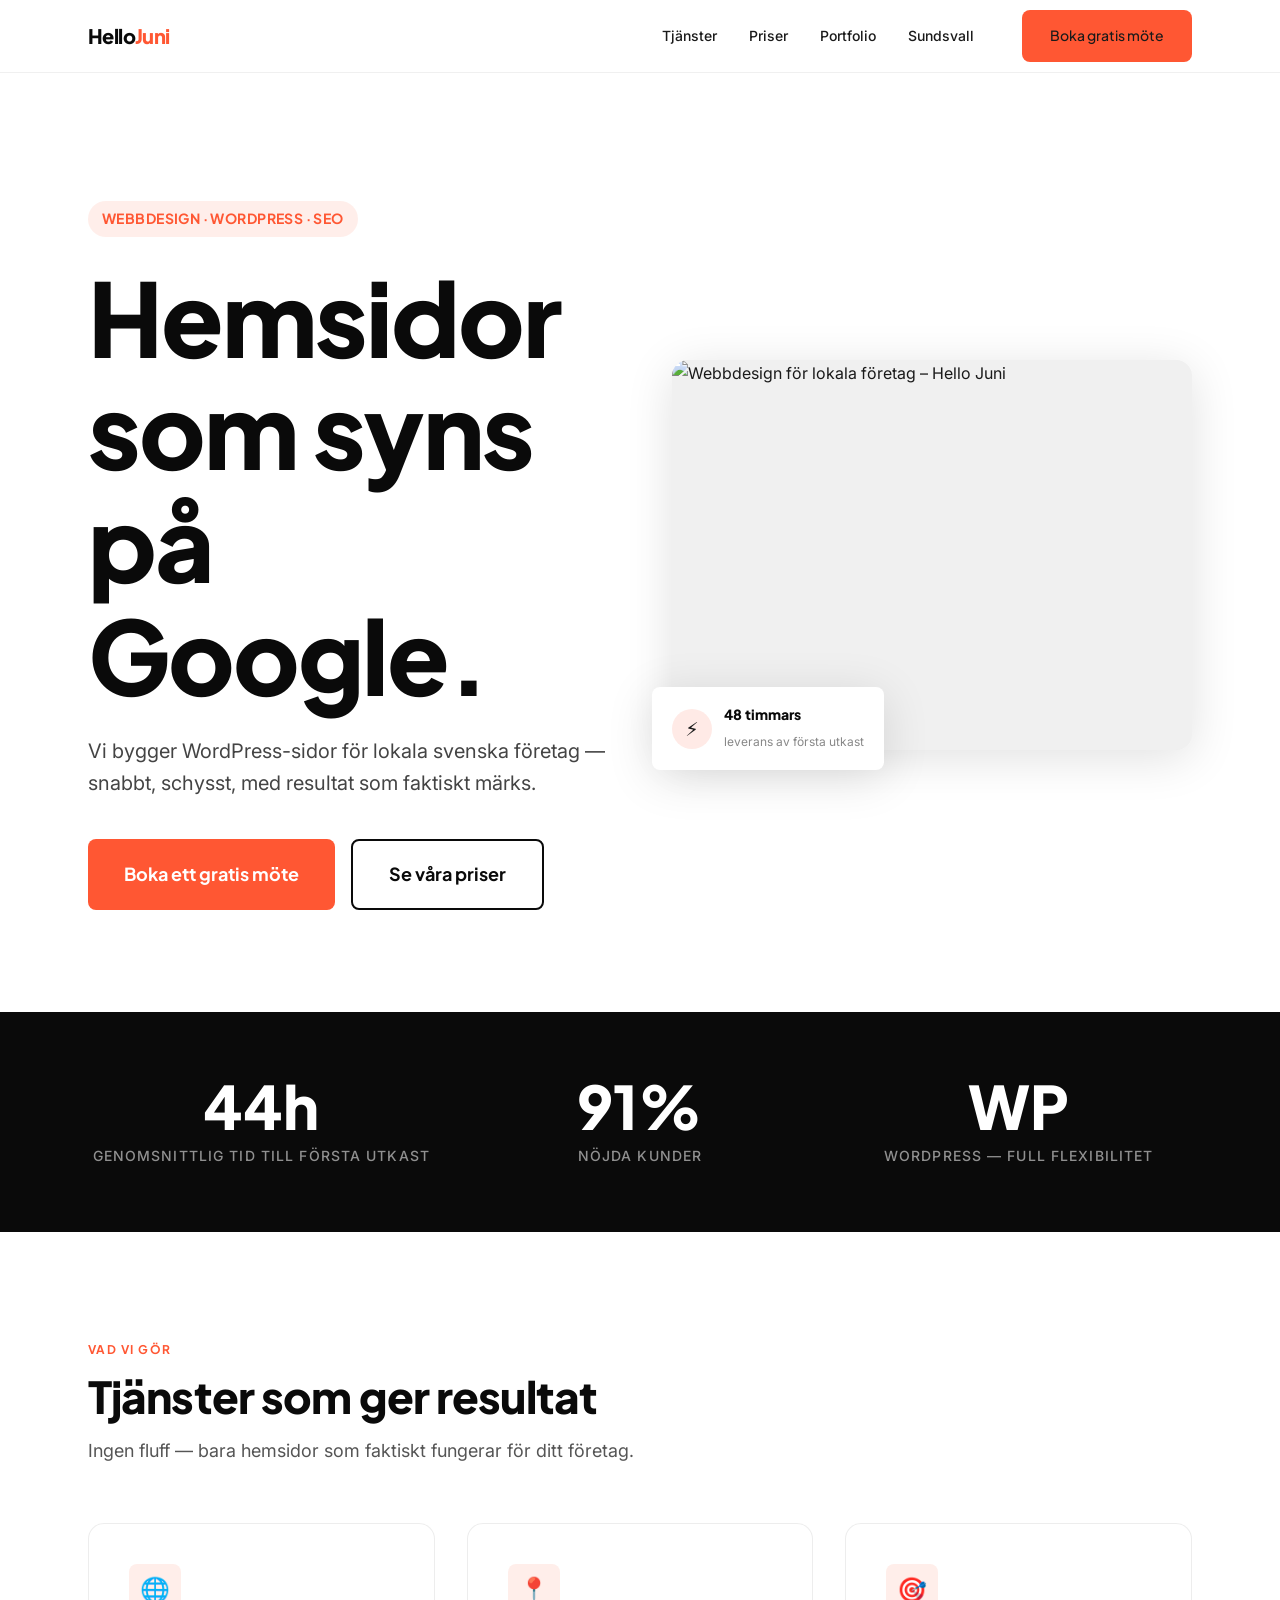
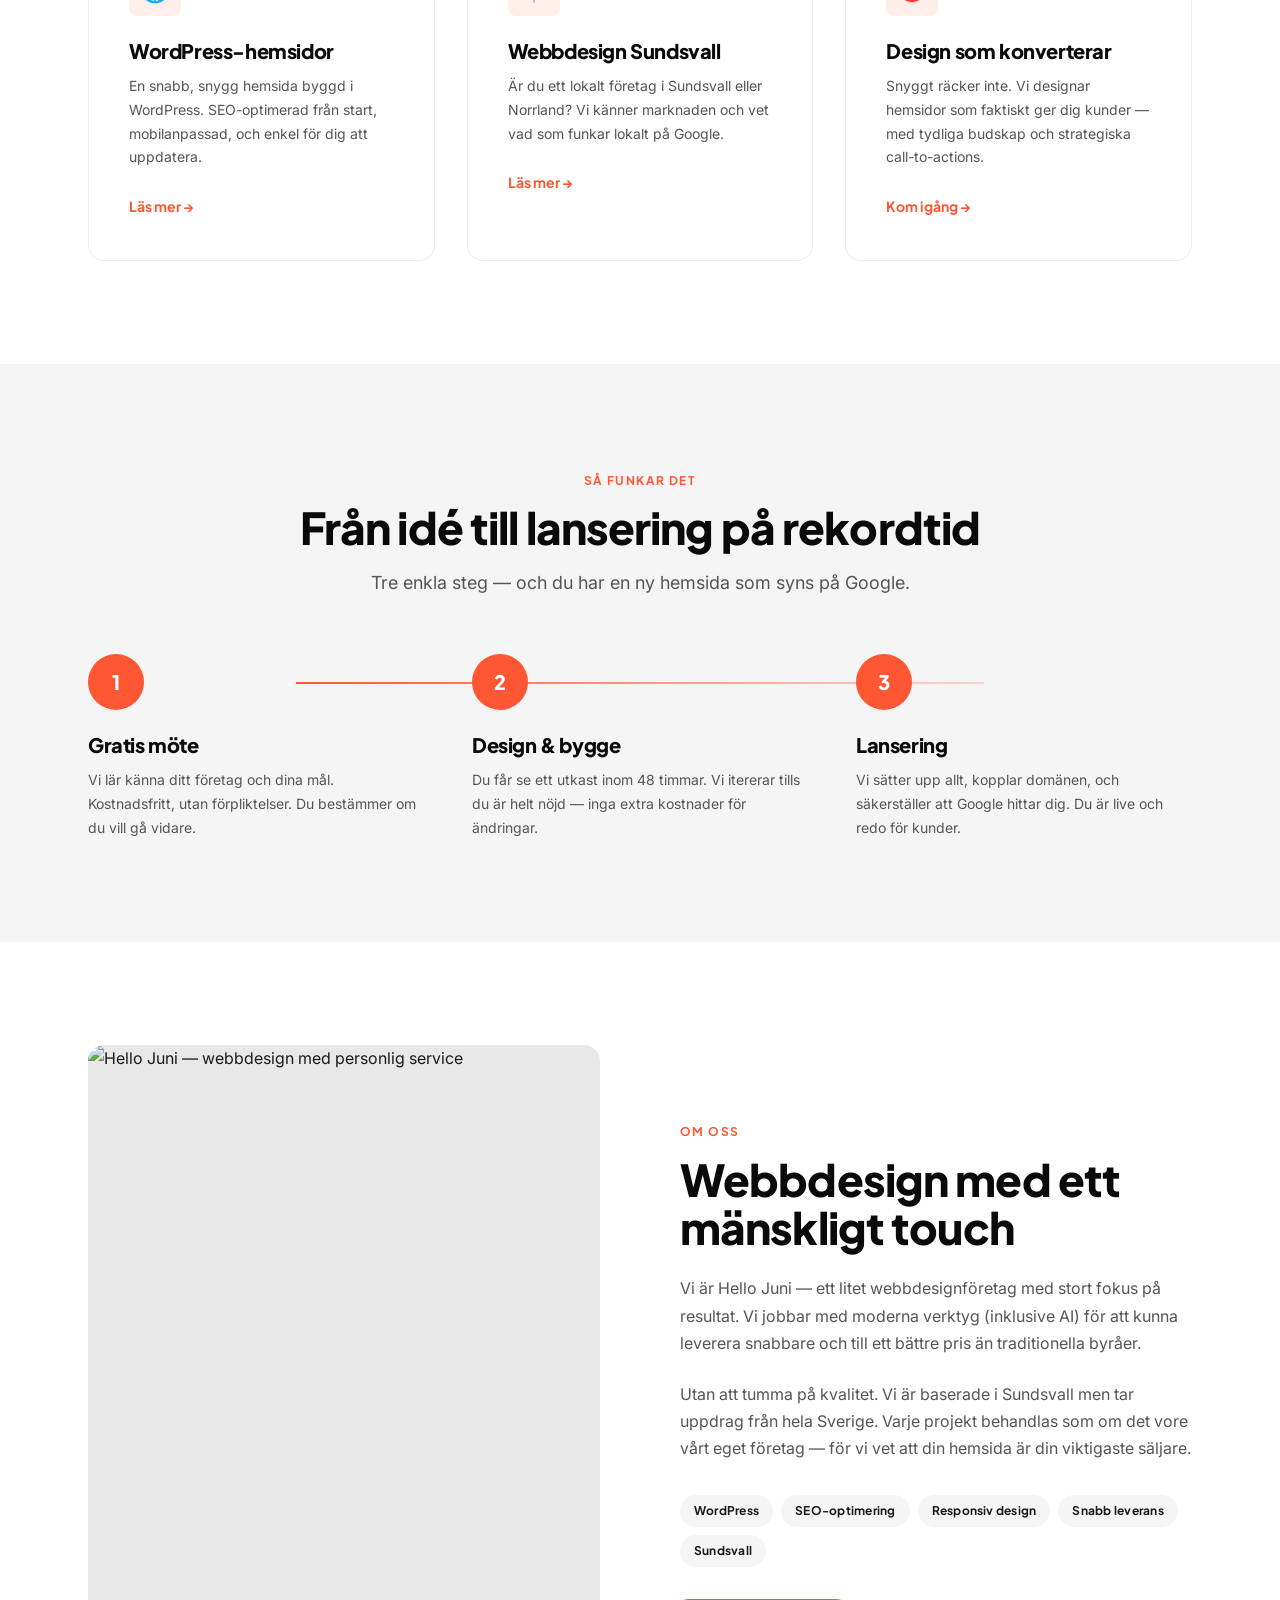
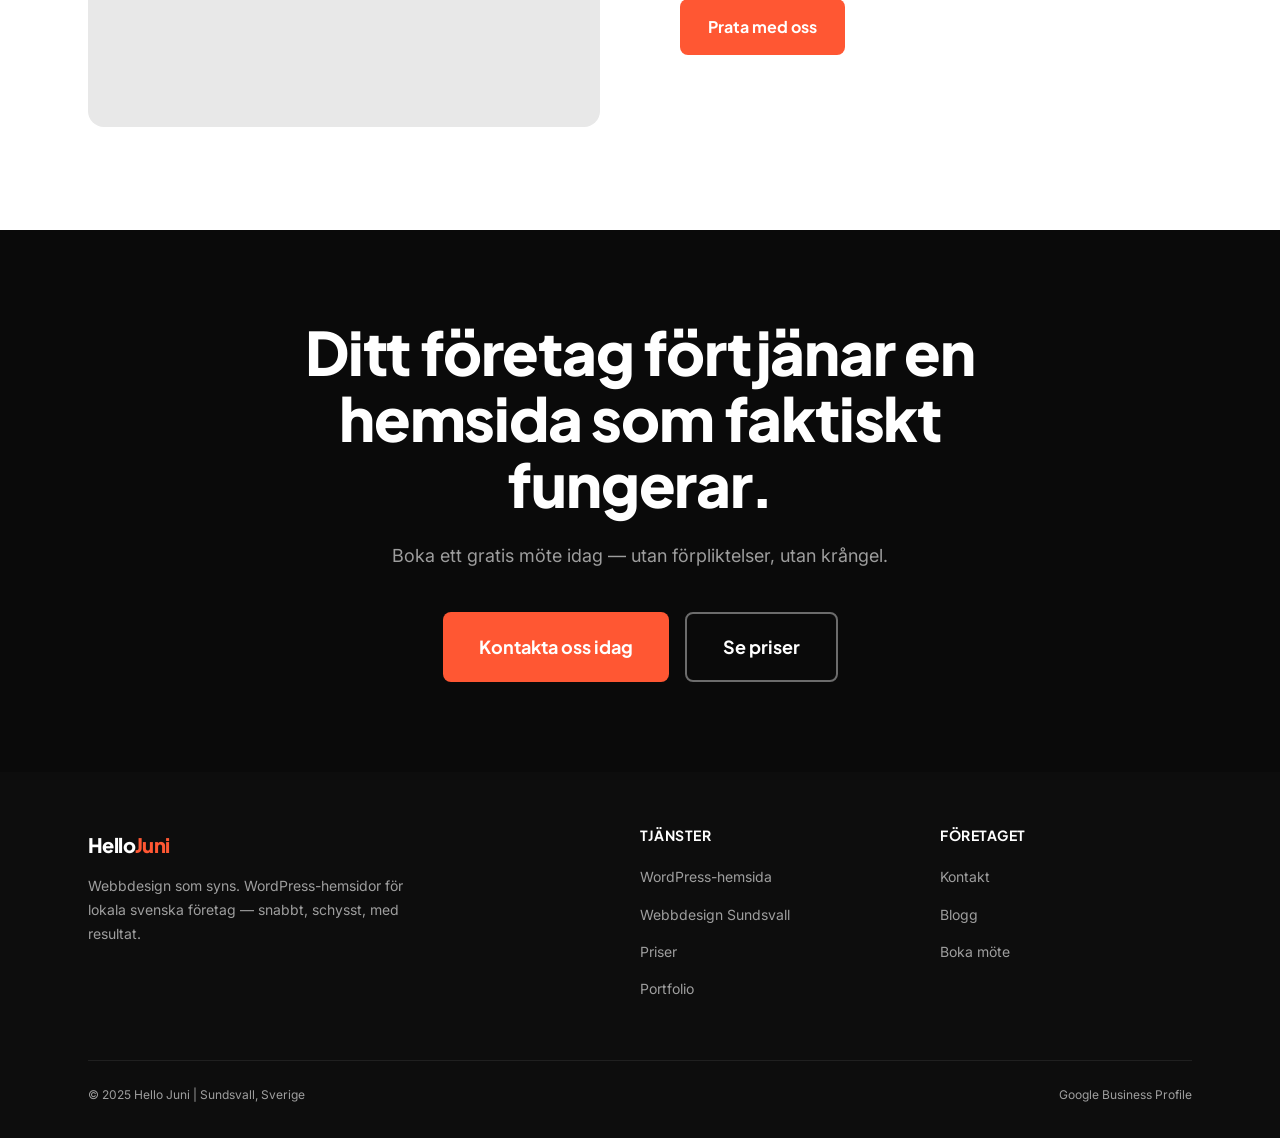
==== index.html @ 637e381e "Initial commit — komplett statisk webbplats för hellojuni.se - index.html, webbdesign-sundsvall.html" ====
<!DOCTYPE html>
<html lang="sv">
<head>
  <meta charset="UTF-8">
  <meta name="viewport" content="width=device-width, initial-scale=1.0">
  <title>Webbdesign för småföretag – Hello Juni</title>
  <meta name="description" content="Hello Juni skapar moderna WordPress-hemsidor för lokala svenska företag. Snabb leverans, schysst pris, resultat som syns. Boka ett gratis möte idag.">
  <link rel="canonical" href="https://hellojuni.se/">
  <link rel="alternate" hreflang="sv" href="https://hellojuni.se/">

  <!-- Open Graph -->
  <meta property="og:title" content="Webbdesign för småföretag – Hello Juni">
  <meta property="og:description" content="Hello Juni skapar moderna WordPress-hemsidor för lokala svenska företag. Snabb leverans, schysst pris, resultat som syns.">
  <meta property="og:url" content="https://hellojuni.se/">
  <meta property="og:type" content="website">
  <meta property="og:locale" content="sv_SE">

  <!-- Schema.org -->
  <script type="application/ld+json">
  {
    "@context": "https://schema.org",
    "@type": "LocalBusiness",
    "name": "Hello Juni",
    "description": "Webbdesign och WordPress-hemsidor för lokala svenska småföretag.",
    "url": "https://hellojuni.se",
    "address": {
      "@type": "PostalAddress",
      "addressLocality": "Sundsvall",
      "addressCountry": "SE"
    },
    "areaServed": ["Sundsvall", "Västernorrland", "Sverige"],
    "serviceType": "Webbdesign"
  }
  </script>

  <link rel="stylesheet" href="assets/css/style.css">
</head>
<body>

  <!-- Navigation -->
  <nav class="nav" aria-label="Huvudnavigation">
    <div class="container">
      <div class="nav-inner">
        <a href="index.html" class="nav-logo">Hello<span>Juni</span></a>
        <ul class="nav-links" role="list">
          <li><a href="wordpress-hemsida.html">Tjänster</a></li>
          <li><a href="priser.html">Priser</a></li>
          <li><a href="portfolio.html">Portfolio</a></li>
          <li><a href="webbdesign-sundsvall.html">Sundsvall</a></li>
          <li><a href="kontakt.html" class="btn btn-primary nav-cta">Boka gratis möte</a></li>
        </ul>
        <button class="nav-hamburger" aria-label="Öppna meny" aria-expanded="false">
          <span></span><span></span><span></span>
        </button>
      </div>
    </div>
  </nav>

  <!-- Hero -->
  <section class="hero">
    <div class="container">
      <div class="hero-grid">
        <div class="hero-content">
          <span class="hero-eyebrow">Webbdesign · WordPress · SEO</span>
          <h1>Hemsidor som syns på Google.</h1>
          <p class="hero-lead">Vi bygger WordPress-sidor för lokala svenska företag — snabbt, schysst, med resultat som faktiskt märks.</p>
          <div class="hero-actions">
            <a href="kontakt.html" class="btn btn-primary btn-lg">Boka ett gratis möte</a>
            <a href="priser.html" class="btn btn-secondary btn-lg">Se våra priser</a>
          </div>
        </div>
        <div class="hero-image-wrap animate-fade">
          <img
            src="assets/images/hero-mockup.jpg"
            alt="Webbdesign för lokala företag – Hello Juni"
            width="640"
            height="480"
            fetchpriority="high"
            onerror="this.style.background='#f0f0f0';this.removeAttribute('onerror')"
          >
          <div class="hero-image-badge">
            <div class="badge-icon">⚡</div>
            <div class="badge-text">
              <strong>48 timmars</strong>
              <span>leverans av första utkast</span>
            </div>
          </div>
        </div>
      </div>
    </div>
  </section>

  <!-- Stats -->
  <section class="stats" aria-label="Nyckeltal">
    <div class="container">
      <div class="stats-grid">
        <div class="animate">
          <span class="stat-number" data-target="48" data-suffix="h">48h</span>
          <span class="stat-label">Genomsnittlig tid till första utkast</span>
        </div>
        <div class="animate">
          <span class="stat-number" data-target="100" data-suffix="%">100%</span>
          <span class="stat-label">Nöjda kunder</span>
        </div>
        <div class="animate">
          <span class="stat-number">WP</span>
          <span class="stat-label">WordPress — full flexibilitet</span>
        </div>
      </div>
    </div>
  </section>

  <!-- Services -->
  <section id="tjanster">
    <div class="container">
      <div class="section-header animate">
        <span class="section-eyebrow">Vad vi gör</span>
        <h2>Tjänster som ger resultat</h2>
        <p>Ingen fluff — bara hemsidor som faktiskt fungerar för ditt företag.</p>
      </div>
      <div class="services-grid">
        <article class="service-card animate">
          <div class="service-icon">🌐</div>
          <h3>WordPress-hemsidor</h3>
          <p>En snabb, snygg hemsida byggd i WordPress. SEO-optimerad från start, mobilanpassad, och enkel för dig att uppdatera.</p>
          <a href="wordpress-hemsida.html" class="service-link">Läs mer →</a>
        </article>
        <article class="service-card animate">
          <div class="service-icon">📍</div>
          <h3>Webbdesign Sundsvall</h3>
          <p>Är du ett lokalt företag i Sundsvall eller Norrland? Vi känner marknaden och vet vad som funkar lokalt på Google.</p>
          <a href="webbdesign-sundsvall.html" class="service-link">Läs mer →</a>
        </article>
        <article class="service-card animate">
          <div class="service-icon">🎯</div>
          <h3>Design som konverterar</h3>
          <p>Snyggt räcker inte. Vi designar hemsidor som faktiskt ger dig kunder — med tydliga budskap och strategiska call-to-actions.</p>
          <a href="kontakt.html" class="service-link">Kom igång →</a>
        </article>
      </div>
    </div>
  </section>

  <!-- Process -->
  <section class="process">
    <div class="container">
      <div class="section-header text-center animate">
        <span class="section-eyebrow">Så funkar det</span>
        <h2>Från idé till lansering på rekordtid</h2>
        <p>Tre enkla steg — och du har en ny hemsida som syns på Google.</p>
      </div>
      <div class="process-steps">
        <div class="step animate">
          <div class="step-number">1</div>
          <h3>Gratis möte</h3>
          <p>Vi lär känna ditt företag och dina mål. Kostnadsfritt, utan förpliktelser. Du bestämmer om du vill gå vidare.</p>
        </div>
        <div class="step animate">
          <div class="step-number">2</div>
          <h3>Design &amp; bygge</h3>
          <p>Du får se ett utkast inom 48 timmar. Vi itererar tills du är helt nöjd — inga extra kostnader för ändringar.</p>
        </div>
        <div class="step animate">
          <div class="step-number">3</div>
          <h3>Lansering</h3>
          <p>Vi sätter upp allt, kopplar domänen, och säkerställer att Google hittar dig. Du är live och redo för kunder.</p>
        </div>
      </div>
    </div>
  </section>

  <!-- About -->
  <section class="about">
    <div class="container">
      <div class="about-grid">
        <img
          src="assets/images/about-photo.jpg"
          alt="Hello Juni — webbdesign med personlig service"
          width="480"
          height="640"
          loading="lazy"
          class="about-image animate-fade"
          onerror="this.style.background='#e8e8e8';this.removeAttribute('onerror')"
        >
        <div class="about-content animate">
          <span class="section-eyebrow">Om oss</span>
          <h2>Webbdesign med ett mänskligt touch</h2>
          <p>Vi är Hello Juni — ett litet webbdesignföretag med stort fokus på resultat. Vi jobbar med moderna verktyg (inklusive AI) för att kunna leverera snabbare och till ett bättre pris än traditionella byråer.</p>
          <p>Utan att tumma på kvalitet. Vi är baserade i Sundsvall men tar uppdrag från hela Sverige. Varje projekt behandlas som om det vore vårt eget företag — för vi vet att din hemsida är din viktigaste säljare.</p>
          <div class="about-tags">
            <span class="tag">WordPress</span>
            <span class="tag">SEO-optimering</span>
            <span class="tag">Responsiv design</span>
            <span class="tag">Snabb leverans</span>
            <span class="tag">Sundsvall</span>
          </div>
          <a href="kontakt.html" class="btn btn-primary mt-4">Prata med oss</a>
        </div>
      </div>
    </div>
  </section>

  <!-- CTA Banner -->
  <section class="cta-banner">
    <div class="container">
      <h2 class="animate">Ditt företag förtjänar en hemsida som faktiskt fungerar.</h2>
      <p class="animate">Boka ett gratis möte idag — utan förpliktelser, utan krångel.</p>
      <div class="cta-actions animate">
        <a href="kontakt.html" class="btn btn-primary btn-lg">Kontakta oss idag</a>
        <a href="priser.html" class="btn btn-outline-white btn-lg">Se priser</a>
      </div>
    </div>
  </section>

  <!-- Footer -->
  <footer class="footer">
    <div class="container">
      <div class="footer-grid">
        <div class="footer-brand">
          <a href="index.html" class="nav-logo">Hello<span style="color:var(--accent)">Juni</span></a>
          <p>Webbdesign som syns. WordPress-hemsidor för lokala svenska företag — snabbt, schysst, med resultat.</p>
        </div>
        <nav aria-label="Sidfotslänkar tjänster">
          <div class="footer-col">
            <h4>Tjänster</h4>
            <ul role="list">
              <li><a href="wordpress-hemsida.html">WordPress-hemsida</a></li>
              <li><a href="webbdesign-sundsvall.html">Webbdesign Sundsvall</a></li>
              <li><a href="priser.html">Priser</a></li>
              <li><a href="portfolio.html">Portfolio</a></li>
            </ul>
          </div>
        </nav>
        <nav aria-label="Sidfotslänkar övrigt">
          <div class="footer-col">
            <h4>Företaget</h4>
            <ul role="list">
              <li><a href="kontakt.html">Kontakt</a></li>
              <li><a href="blogg/index.html">Blogg</a></li>
              <li><a href="kontakt.html">Boka möte</a></li>
            </ul>
          </div>
        </nav>
      </div>
      <div class="footer-bottom">
        <span>© 2025 Hello Juni | Sundsvall, Sverige</span>
        <a href="https://g.page/r/PLACEHOLDER" rel="noopener">Google Business Profile</a>
      </div>
    </div>
  </footer>

  <script src="assets/js/main.js" defer></script>
</body>
</html>
---- assets/css/style.css ----
/* ============================================
   Hello Juni — style.css
   ============================================ */

@import url('https://fonts.googleapis.com/css2?family=Plus+Jakarta+Sans:wght@700;800;900&family=Inter:wght@400;500&display=swap');

/* ---- CSS Variables ---- */
:root {
  --black: #0a0a0a;
  --white: #ffffff;
  --accent: #ff5733;
  --accent-hover: #e04020;
  --gray-light: #f5f5f5;
  --gray-mid: #888888;
  --text-body: #1a1a1a;

  --text-xs: 0.75rem;
  --text-sm: 0.875rem;
  --text-base: 1rem;
  --text-lg: 1.125rem;
  --text-xl: 1.25rem;
  --text-2xl: 1.5rem;
  --text-3xl: 2rem;
  --text-4xl: 2.75rem;
  --text-5xl: 3.75rem;
  --text-6xl: 5rem;
  --text-hero: clamp(3rem, 8vw, 7rem);

  --radius: 8px;
  --radius-lg: 16px;
  --shadow: 0 4px 24px rgba(0,0,0,0.08);
  --shadow-lg: 0 8px 48px rgba(0,0,0,0.12);
  --transition: 0.3s ease;
  --max-width: 1200px;
}

/* ---- Reset ---- */
*, *::before, *::after { box-sizing: border-box; margin: 0; padding: 0; }
html { scroll-behavior: smooth; font-size: 16px; }
body {
  font-family: 'Inter', system-ui, sans-serif;
  font-size: var(--text-base);
  color: var(--text-body);
  background: var(--white);
  line-height: 1.7;
  -webkit-font-smoothing: antialiased;
}
img { max-width: 100%; height: auto; display: block; }
a { color: inherit; text-decoration: none; }
ul { list-style: none; }

/* ---- Typography ---- */
h1, h2, h3, h4 {
  font-family: 'Plus Jakarta Sans', sans-serif;
  font-weight: 800;
  line-height: 1.1;
  letter-spacing: -0.02em;
  color: var(--black);
}
h1 { font-size: var(--text-hero); }
h2 { font-size: var(--text-4xl); }
h3 { font-size: var(--text-2xl); }
p { max-width: 65ch; }

/* ---- Layout ---- */
.container {
  max-width: var(--max-width);
  margin: 0 auto;
  padding: 0 clamp(1.25rem, 5vw, 3rem);
}
section { padding: clamp(4rem, 8vw, 7rem) 0; }

/* ---- Buttons ---- */
.btn {
  display: inline-flex;
  align-items: center;
  gap: 0.5rem;
  padding: 0.875rem 1.75rem;
  border-radius: var(--radius);
  font-family: 'Plus Jakarta Sans', sans-serif;
  font-size: var(--text-base);
  font-weight: 700;
  cursor: pointer;
  border: none;
  transition: background var(--transition), transform var(--transition), box-shadow var(--transition);
  white-space: nowrap;
  text-decoration: none;
}
.btn-primary {
  background: var(--accent);
  color: var(--white);
}
.btn-primary:hover {
  background: var(--accent-hover);
  transform: translateY(-2px);
  box-shadow: 0 6px 24px rgba(255,87,51,0.35);
}
.btn-secondary {
  background: transparent;
  color: var(--black);
  border: 2px solid var(--black);
}
.btn-secondary:hover {
  background: var(--black);
  color: var(--white);
  transform: translateY(-2px);
}
.btn-outline-white {
  background: transparent;
  color: var(--white);
  border: 2px solid rgba(255,255,255,0.4);
}
.btn-outline-white:hover {
  border-color: var(--white);
  background: rgba(255,255,255,0.1);
}
.btn-lg { padding: 1.125rem 2.25rem; font-size: var(--text-lg); }

/* ---- Navigation ---- */
.nav {
  position: sticky;
  top: 0;
  z-index: 100;
  background: rgba(255,255,255,0.95);
  backdrop-filter: blur(12px);
  -webkit-backdrop-filter: blur(12px);
  border-bottom: 1px solid rgba(0,0,0,0.06);
  transition: box-shadow var(--transition);
}
.nav.scrolled { box-shadow: 0 2px 20px rgba(0,0,0,0.08); }
.nav-inner {
  display: flex;
  align-items: center;
  justify-content: space-between;
  height: 72px;
}
.nav-logo {
  font-family: 'Plus Jakarta Sans', sans-serif;
  font-weight: 900;
  font-size: var(--text-xl);
  color: var(--black);
  letter-spacing: -0.03em;
}
.nav-logo span { color: var(--accent); }
.nav-links {
  display: flex;
  align-items: center;
  gap: 2rem;
}
.nav-links a {
  font-size: var(--text-sm);
  font-weight: 500;
  color: var(--text-body);
  transition: color var(--transition);
}
.nav-links a:hover { color: var(--accent); }
.nav-cta { margin-left: 1rem; }
.nav-hamburger {
  display: none;
  flex-direction: column;
  gap: 5px;
  cursor: pointer;
  padding: 4px;
  background: none;
  border: none;
}
.nav-hamburger span {
  display: block;
  width: 24px;
  height: 2px;
  background: var(--black);
  transition: transform var(--transition), opacity var(--transition);
}

/* Mobile nav */
@media (max-width: 768px) {
  .nav-links { display: none; position: absolute; top: 72px; left: 0; right: 0; background: var(--white); flex-direction: column; padding: 1.5rem 2rem; gap: 1.25rem; border-bottom: 1px solid rgba(0,0,0,0.06); box-shadow: var(--shadow); }
  .nav-links.open { display: flex; }
  .nav-hamburger { display: flex; }
  .nav-cta { display: none; }
}

/* ---- Hero ---- */
.hero {
  padding: clamp(5rem, 10vw, 9rem) 0 clamp(4rem, 8vw, 7rem);
  overflow: hidden;
  position: relative;
}
.hero-grid {
  display: grid;
  grid-template-columns: 1fr 1fr;
  gap: 4rem;
  align-items: center;
}
.hero-eyebrow {
  display: inline-flex;
  align-items: center;
  gap: 0.5rem;
  background: rgba(255,87,51,0.1);
  color: var(--accent);
  font-size: var(--text-sm);
  font-weight: 700;
  font-family: 'Plus Jakarta Sans', sans-serif;
  padding: 0.375rem 0.875rem;
  border-radius: 999px;
  margin-bottom: 1.5rem;
  letter-spacing: 0.03em;
  text-transform: uppercase;
}
.hero h1 {
  margin-bottom: 1.5rem;
  font-weight: 900;
}
.hero-lead {
  font-size: var(--text-xl);
  color: #444;
  margin-bottom: 2.5rem;
  max-width: 52ch;
  line-height: 1.6;
}
.hero-actions {
  display: flex;
  gap: 1rem;
  flex-wrap: wrap;
}
.hero-image-wrap {
  position: relative;
}
.hero-image-wrap img {
  border-radius: var(--radius-lg);
  box-shadow: var(--shadow-lg);
  width: 100%;
  aspect-ratio: 4/3;
  object-fit: cover;
  background: var(--gray-light);
}
.hero-image-badge {
  position: absolute;
  bottom: -1.25rem;
  left: -1.25rem;
  background: var(--white);
  border-radius: var(--radius);
  padding: 1rem 1.25rem;
  box-shadow: var(--shadow-lg);
  display: flex;
  align-items: center;
  gap: 0.75rem;
}
.hero-image-badge .badge-icon {
  width: 40px;
  height: 40px;
  background: rgba(255,87,51,0.12);
  border-radius: 50%;
  display: flex;
  align-items: center;
  justify-content: center;
  font-size: 1.2rem;
}
.hero-image-badge .badge-text strong {
  display: block;
  font-family: 'Plus Jakarta Sans', sans-serif;
  font-weight: 800;
  font-size: var(--text-sm);
  color: var(--black);
}
.hero-image-badge .badge-text span { font-size: var(--text-xs); color: var(--gray-mid); }

@media (max-width: 900px) {
  .hero-grid { grid-template-columns: 1fr; gap: 3rem; }
  .hero-image-wrap { max-width: 500px; }
  .hero-image-badge { left: 0.5rem; }
}

/* ---- Stats ---- */
.stats { background: var(--black); padding: 4rem 0; }
.stats-grid {
  display: grid;
  grid-template-columns: repeat(3, 1fr);
  gap: 2rem;
  text-align: center;
}
.stat-number {
  font-family: 'Plus Jakarta Sans', sans-serif;
  font-weight: 900;
  font-size: var(--text-5xl);
  color: var(--white);
  line-height: 1;
  display: block;
}
.stat-label {
  font-size: var(--text-sm);
  color: rgba(255,255,255,0.55);
  margin-top: 0.5rem;
  text-transform: uppercase;
  letter-spacing: 0.08em;
  font-weight: 500;
  display: block;
}
@media (max-width: 600px) {
  .stats-grid { grid-template-columns: 1fr; gap: 2.5rem; }
}

/* ---- Section header ---- */
.section-header { margin-bottom: 3.5rem; }
.section-eyebrow {
  display: inline-block;
  font-size: var(--text-xs);
  font-weight: 700;
  font-family: 'Plus Jakarta Sans', sans-serif;
  color: var(--accent);
  letter-spacing: 0.12em;
  text-transform: uppercase;
  margin-bottom: 0.75rem;
}
.section-header h2 { margin-bottom: 1rem; }
.section-header p { font-size: var(--text-lg); color: #555; }

/* ---- Services ---- */
.services-grid {
  display: grid;
  grid-template-columns: repeat(3, 1fr);
  gap: 2rem;
}
.service-card {
  background: var(--white);
  border: 1px solid rgba(0,0,0,0.07);
  border-radius: var(--radius-lg);
  padding: 2.5rem;
  transition: box-shadow var(--transition), transform var(--transition), border-color var(--transition);
  position: relative;
  overflow: hidden;
}
.service-card::before {
  content: '';
  position: absolute;
  top: 0; left: 0; right: 0;
  height: 3px;
  background: var(--accent);
  transform: scaleX(0);
  transform-origin: left;
  transition: transform var(--transition);
}
.service-card:hover { box-shadow: var(--shadow-lg); transform: translateY(-4px); border-color: rgba(255,87,51,0.2); }
.service-card:hover::before { transform: scaleX(1); }
.service-icon {
  width: 52px;
  height: 52px;
  background: rgba(255,87,51,0.1);
  border-radius: var(--radius);
  display: flex;
  align-items: center;
  justify-content: center;
  font-size: 1.5rem;
  margin-bottom: 1.5rem;
}
.service-card h3 { margin-bottom: 0.75rem; font-size: var(--text-xl); }
.service-card p { color: #555; font-size: var(--text-sm); max-width: none; margin-bottom: 1.5rem; }
.service-link {
  font-family: 'Plus Jakarta Sans', sans-serif;
  font-weight: 700;
  font-size: var(--text-sm);
  color: var(--accent);
  display: inline-flex;
  align-items: center;
  gap: 0.4rem;
  transition: gap var(--transition);
}
.service-link:hover { gap: 0.7rem; }
@media (max-width: 900px) { .services-grid { grid-template-columns: 1fr; max-width: 480px; } }
@media (min-width: 600px) and (max-width: 900px) { .services-grid { grid-template-columns: 1fr 1fr; max-width: none; } }

/* ---- Process ---- */
.process { background: var(--gray-light); }
.process-steps {
  display: grid;
  grid-template-columns: repeat(3, 1fr);
  gap: 3rem;
  position: relative;
}
.process-steps::before {
  content: '';
  position: absolute;
  top: 28px;
  left: calc(16.67% + 1.5rem);
  right: calc(16.67% + 1.5rem);
  height: 2px;
  background: linear-gradient(90deg, var(--accent), rgba(255,87,51,0.2));
}
.step-number {
  width: 56px;
  height: 56px;
  background: var(--accent);
  color: var(--white);
  font-family: 'Plus Jakarta Sans', sans-serif;
  font-weight: 900;
  font-size: var(--text-xl);
  border-radius: 50%;
  display: flex;
  align-items: center;
  justify-content: center;
  margin-bottom: 1.5rem;
  position: relative;
  z-index: 1;
}
.step h3 { margin-bottom: 0.75rem; font-size: var(--text-xl); }
.step p { color: #555; font-size: var(--text-sm); max-width: none; }
@media (max-width: 768px) {
  .process-steps { grid-template-columns: 1fr; gap: 2.5rem; }
  .process-steps::before { display: none; }
}

/* ---- About ---- */
.about-grid {
  display: grid;
  grid-template-columns: 1fr 1fr;
  gap: 5rem;
  align-items: center;
}
.about-image {
  border-radius: var(--radius-lg);
  aspect-ratio: 3/4;
  object-fit: cover;
  background: var(--gray-light);
  width: 100%;
}
.about-content h2 { margin-bottom: 1.5rem; }
.about-content p { color: #555; margin-bottom: 1.5rem; }
.about-tags {
  display: flex;
  flex-wrap: wrap;
  gap: 0.5rem;
  margin-top: 2rem;
}
.tag {
  background: var(--gray-light);
  padding: 0.375rem 0.875rem;
  border-radius: 999px;
  font-size: var(--text-xs);
  font-weight: 700;
  font-family: 'Plus Jakarta Sans', sans-serif;
  color: var(--text-body);
  letter-spacing: 0.02em;
}
@media (max-width: 900px) {
  .about-grid { grid-template-columns: 1fr; }
  .about-image { max-width: 360px; aspect-ratio: 1; }
}

/* ---- CTA Banner ---- */
.cta-banner {
  background: var(--black);
  padding: clamp(4rem, 7vw, 6rem) 0;
  text-align: center;
}
.cta-banner h2 {
  color: var(--white);
  font-size: var(--text-5xl);
  max-width: 16ch;
  margin: 0 auto 1.5rem;
}
.cta-banner p { color: rgba(255,255,255,0.6); font-size: var(--text-lg); margin: 0 auto 2.5rem; }
.cta-actions { display: flex; gap: 1rem; justify-content: center; flex-wrap: wrap; }
@media (max-width: 600px) {
  .cta-banner h2 { font-size: var(--text-3xl); }
}

/* ---- Footer ---- */
.footer {
  background: #0d0d0d;
  color: rgba(255,255,255,0.6);
  padding: 3.5rem 0 2rem;
}
.footer-grid {
  display: grid;
  grid-template-columns: 2fr 1fr 1fr;
  gap: 3rem;
  margin-bottom: 3rem;
}
.footer-brand .nav-logo { color: var(--white); display: block; margin-bottom: 0.75rem; }
.footer-brand p { font-size: var(--text-sm); max-width: 36ch; }
.footer-col h4 {
  font-family: 'Plus Jakarta Sans', sans-serif;
  font-weight: 700;
  font-size: var(--text-sm);
  color: var(--white);
  margin-bottom: 1.25rem;
  letter-spacing: 0.04em;
  text-transform: uppercase;
}
.footer-col ul li { margin-bottom: 0.625rem; }
.footer-col ul li a { font-size: var(--text-sm); transition: color var(--transition); }
.footer-col ul li a:hover { color: var(--white); }
.footer-bottom {
  border-top: 1px solid rgba(255,255,255,0.08);
  padding-top: 1.5rem;
  display: flex;
  justify-content: space-between;
  align-items: center;
  font-size: var(--text-xs);
  flex-wrap: wrap;
  gap: 0.75rem;
}
.footer-bottom a { transition: color var(--transition); }
.footer-bottom a:hover { color: var(--white); }
@media (max-width: 768px) {
  .footer-grid { grid-template-columns: 1fr; gap: 2rem; }
}

/* ---- Page Hero (inner pages) ---- */
.page-hero {
  background: var(--black);
  color: var(--white);
  padding: clamp(4.5rem, 8vw, 7rem) 0;
  position: relative;
  overflow: hidden;
}
.page-hero::before {
  content: '';
  position: absolute;
  inset: 0;
  background: radial-gradient(ellipse at 70% 50%, rgba(255,87,51,0.15) 0%, transparent 60%);
  pointer-events: none;
}
.page-hero-eyebrow {
  display: inline-block;
  background: rgba(255,87,51,0.15);
  color: var(--accent);
  font-size: var(--text-xs);
  font-weight: 700;
  font-family: 'Plus Jakarta Sans', sans-serif;
  letter-spacing: 0.1em;
  text-transform: uppercase;
  padding: 0.375rem 0.875rem;
  border-radius: 999px;
  margin-bottom: 1.25rem;
}
.page-hero h1 { color: var(--white); margin-bottom: 1.25rem; font-size: var(--text-5xl); }
.page-hero p { color: rgba(255,255,255,0.7); font-size: var(--text-xl); max-width: 55ch; }
@media (max-width: 600px) {
  .page-hero h1 { font-size: var(--text-4xl); }
}

/* ---- Cards generic ---- */
.card {
  background: var(--white);
  border: 1px solid rgba(0,0,0,0.07);
  border-radius: var(--radius-lg);
  padding: 2rem;
}

/* ---- Pricing ---- */
.pricing-grid {
  display: grid;
  grid-template-columns: repeat(3, 1fr);
  gap: 2rem;
  align-items: start;
}
.price-card {
  background: var(--white);
  border: 1px solid rgba(0,0,0,0.08);
  border-radius: var(--radius-lg);
  padding: 2.5rem;
  position: relative;
  transition: box-shadow var(--transition), transform var(--transition);
}
.price-card:hover { box-shadow: var(--shadow-lg); transform: translateY(-4px); }
.price-card.featured {
  background: var(--black);
  border-color: var(--black);
  transform: scale(1.02);
}
.price-card.featured:hover { transform: scale(1.02) translateY(-4px); }
.price-badge {
  display: inline-block;
  background: var(--accent);
  color: var(--white);
  font-size: var(--text-xs);
  font-weight: 700;
  font-family: 'Plus Jakarta Sans', sans-serif;
  letter-spacing: 0.06em;
  text-transform: uppercase;
  padding: 0.25rem 0.75rem;
  border-radius: 999px;
  margin-bottom: 1.5rem;
}
.price-card h3 { font-size: var(--text-2xl); margin-bottom: 0.5rem; }
.price-card.featured h3 { color: var(--white); }
.price-amount {
  font-family: 'Plus Jakarta Sans', sans-serif;
  font-weight: 900;
  font-size: var(--text-5xl);
  color: var(--black);
  line-height: 1;
  margin: 1rem 0 0.25rem;
}
.price-card.featured .price-amount { color: var(--white); }
.price-amount-note { font-size: var(--text-sm); color: var(--gray-mid); margin-bottom: 1.75rem; }
.price-card.featured .price-amount-note { color: rgba(255,255,255,0.5); }
.price-features { list-style: none; margin-bottom: 2rem; }
.price-features li {
  display: flex;
  gap: 0.75rem;
  align-items: flex-start;
  font-size: var(--text-sm);
  padding: 0.5rem 0;
  border-bottom: 1px solid rgba(0,0,0,0.05);
  color: #444;
}
.price-card.featured .price-features li { color: rgba(255,255,255,0.75); border-bottom-color: rgba(255,255,255,0.08); }
.price-features li::before { content: '✓'; color: var(--accent); font-weight: 700; flex-shrink: 0; }
.price-desc { font-size: var(--text-sm); color: #666; margin-bottom: 1.5rem; max-width: none; }
.price-card.featured .price-desc { color: rgba(255,255,255,0.6); }
@media (max-width: 900px) {
  .pricing-grid { grid-template-columns: 1fr; max-width: 440px; }
  .price-card.featured { transform: none; }
}

/* ---- FAQ ---- */
.faq-list { max-width: 720px; }
.faq-item {
  border-bottom: 1px solid rgba(0,0,0,0.07);
}
.faq-question {
  width: 100%;
  background: none;
  border: none;
  display: flex;
  justify-content: space-between;
  align-items: center;
  padding: 1.5rem 0;
  font-family: 'Plus Jakarta Sans', sans-serif;
  font-weight: 700;
  font-size: var(--text-lg);
  color: var(--black);
  cursor: pointer;
  text-align: left;
  gap: 1rem;
  transition: color var(--transition);
}
.faq-question:hover { color: var(--accent); }
.faq-icon {
  width: 28px;
  height: 28px;
  border-radius: 50%;
  border: 2px solid rgba(0,0,0,0.12);
  display: flex;
  align-items: center;
  justify-content: center;
  flex-shrink: 0;
  transition: transform var(--transition), border-color var(--transition), background var(--transition);
  font-size: 1.1rem;
  line-height: 1;
}
.faq-item.open .faq-icon {
  transform: rotate(45deg);
  background: var(--accent);
  border-color: var(--accent);
  color: var(--white);
}
.faq-answer {
  max-height: 0;
  overflow: hidden;
  transition: max-height 0.35s ease;
}
.faq-answer-inner { padding-bottom: 1.5rem; color: #555; font-size: var(--text-base); }

/* ---- Contact form ---- */
.contact-grid {
  display: grid;
  grid-template-columns: 1fr 1.4fr;
  gap: 5rem;
  align-items: start;
}
.contact-info h2 { margin-bottom: 1.5rem; }
.contact-info p { color: #555; margin-bottom: 2rem; }
.contact-detail {
  display: flex;
  align-items: flex-start;
  gap: 1rem;
  margin-bottom: 1.25rem;
}
.contact-detail-icon {
  width: 44px;
  height: 44px;
  background: rgba(255,87,51,0.1);
  border-radius: var(--radius);
  display: flex;
  align-items: center;
  justify-content: center;
  font-size: 1.1rem;
  flex-shrink: 0;
}
.contact-detail-text strong { display: block; font-family: 'Plus Jakarta Sans', sans-serif; font-size: var(--text-sm); margin-bottom: 0.2rem; }
.contact-detail-text span { font-size: var(--text-sm); color: #555; }
.form-wrap {
  background: var(--white);
  border: 1px solid rgba(0,0,0,0.07);
  border-radius: var(--radius-lg);
  padding: 2.5rem;
  box-shadow: var(--shadow);
}
.form-row { margin-bottom: 1.25rem; }
.form-row label {
  display: block;
  font-family: 'Plus Jakarta Sans', sans-serif;
  font-weight: 700;
  font-size: var(--text-sm);
  color: var(--black);
  margin-bottom: 0.5rem;
}
.form-row input,
.form-row textarea {
  width: 100%;
  padding: 0.875rem 1rem;
  border: 1.5px solid rgba(0,0,0,0.1);
  border-radius: var(--radius);
  font-family: 'Inter', sans-serif;
  font-size: var(--text-base);
  color: var(--text-body);
  background: var(--white);
  transition: border-color var(--transition), box-shadow var(--transition);
  -webkit-appearance: none;
}
.form-row input:focus,
.form-row textarea:focus {
  outline: none;
  border-color: var(--accent);
  box-shadow: 0 0 0 3px rgba(255,87,51,0.12);
}
.form-row textarea { min-height: 130px; resize: vertical; }
.form-row-cols { display: grid; grid-template-columns: 1fr 1fr; gap: 1rem; }
@media (max-width: 900px) {
  .contact-grid { grid-template-columns: 1fr; gap: 3rem; }
  .form-row-cols { grid-template-columns: 1fr; }
}

/* ---- Features list ---- */
.features-grid {
  display: grid;
  grid-template-columns: repeat(2, 1fr);
  gap: 2rem;
}
.feature-item {
  display: flex;
  gap: 1.25rem;
  align-items: flex-start;
}
.feature-icon {
  width: 48px;
  height: 48px;
  background: rgba(255,87,51,0.1);
  border-radius: var(--radius);
  display: flex;
  align-items: center;
  justify-content: center;
  font-size: 1.3rem;
  flex-shrink: 0;
}
.feature-item h3 { font-size: var(--text-lg); margin-bottom: 0.4rem; }
.feature-item p { font-size: var(--text-sm); color: #555; max-width: none; }
@media (max-width: 700px) { .features-grid { grid-template-columns: 1fr; } }

/* ---- Includes list ---- */
.includes-grid {
  display: grid;
  grid-template-columns: repeat(3, 1fr);
  gap: 1rem;
}
.include-item {
  display: flex;
  align-items: center;
  gap: 0.75rem;
  background: var(--gray-light);
  border-radius: var(--radius);
  padding: 1rem 1.25rem;
  font-size: var(--text-sm);
  font-weight: 500;
}
.include-item::before { content: '✓'; color: var(--accent); font-weight: 700; flex-shrink: 0; }
@media (max-width: 768px) { .includes-grid { grid-template-columns: 1fr 1fr; } }
@media (max-width: 480px) { .includes-grid { grid-template-columns: 1fr; } }

/* ---- Portfolio ---- */
.portfolio-placeholder {
  text-align: center;
  padding: 6rem 2rem;
  background: var(--gray-light);
  border-radius: var(--radius-lg);
  max-width: 600px;
  margin: 0 auto;
}
.portfolio-placeholder .placeholder-icon { font-size: 4rem; margin-bottom: 1.5rem; }
.portfolio-placeholder h2 { margin-bottom: 1rem; font-size: var(--text-3xl); }
.portfolio-placeholder p { color: #555; margin: 0 auto; }

/* ---- 404 ---- */
.not-found {
  min-height: 80vh;
  display: flex;
  align-items: center;
  justify-content: center;
  text-align: center;
}
.not-found-number {
  font-family: 'Plus Jakarta Sans', sans-serif;
  font-weight: 900;
  font-size: clamp(6rem, 20vw, 12rem);
  color: rgba(0,0,0,0.06);
  line-height: 1;
  display: block;
}
.not-found h1 { font-size: var(--text-4xl); margin-bottom: 1rem; }
.not-found p { color: #555; font-size: var(--text-lg); margin: 0 auto 2.5rem; }

/* ---- Breadcrumb ---- */
.breadcrumb {
  display: flex;
  align-items: center;
  gap: 0.5rem;
  font-size: var(--text-sm);
  color: rgba(255,255,255,0.5);
  margin-bottom: 2rem;
}
.breadcrumb a { color: rgba(255,255,255,0.5); transition: color var(--transition); }
.breadcrumb a:hover { color: var(--white); }
.breadcrumb-sep { opacity: 0.4; }

/* ---- Animations ---- */
.animate {
  opacity: 0;
  transform: translateY(28px);
  transition: opacity 0.6s ease, transform 0.6s ease;
}
.animate.visible {
  opacity: 1;
  transform: translateY(0);
}
.animate:nth-child(2) { transition-delay: 0.1s; }
.animate:nth-child(3) { transition-delay: 0.2s; }
.animate:nth-child(4) { transition-delay: 0.3s; }
.animate:nth-child(5) { transition-delay: 0.4s; }
.animate-fade {
  opacity: 0;
  transition: opacity 0.7s ease;
}
.animate-fade.visible { opacity: 1; }

@media (prefers-reduced-motion: reduce) {
  .animate, .animate-fade {
    transition: none;
    opacity: 1;
    transform: none;
  }
}

/* ---- Utility ---- */
.text-center { text-align: center; }
.text-center p { margin-left: auto; margin-right: auto; }
.mt-1 { margin-top: 0.5rem; }
.mt-2 { margin-top: 1rem; }
.mt-3 { margin-top: 1.5rem; }
.mt-4 { margin-top: 2rem; }
.accent { color: var(--accent); }
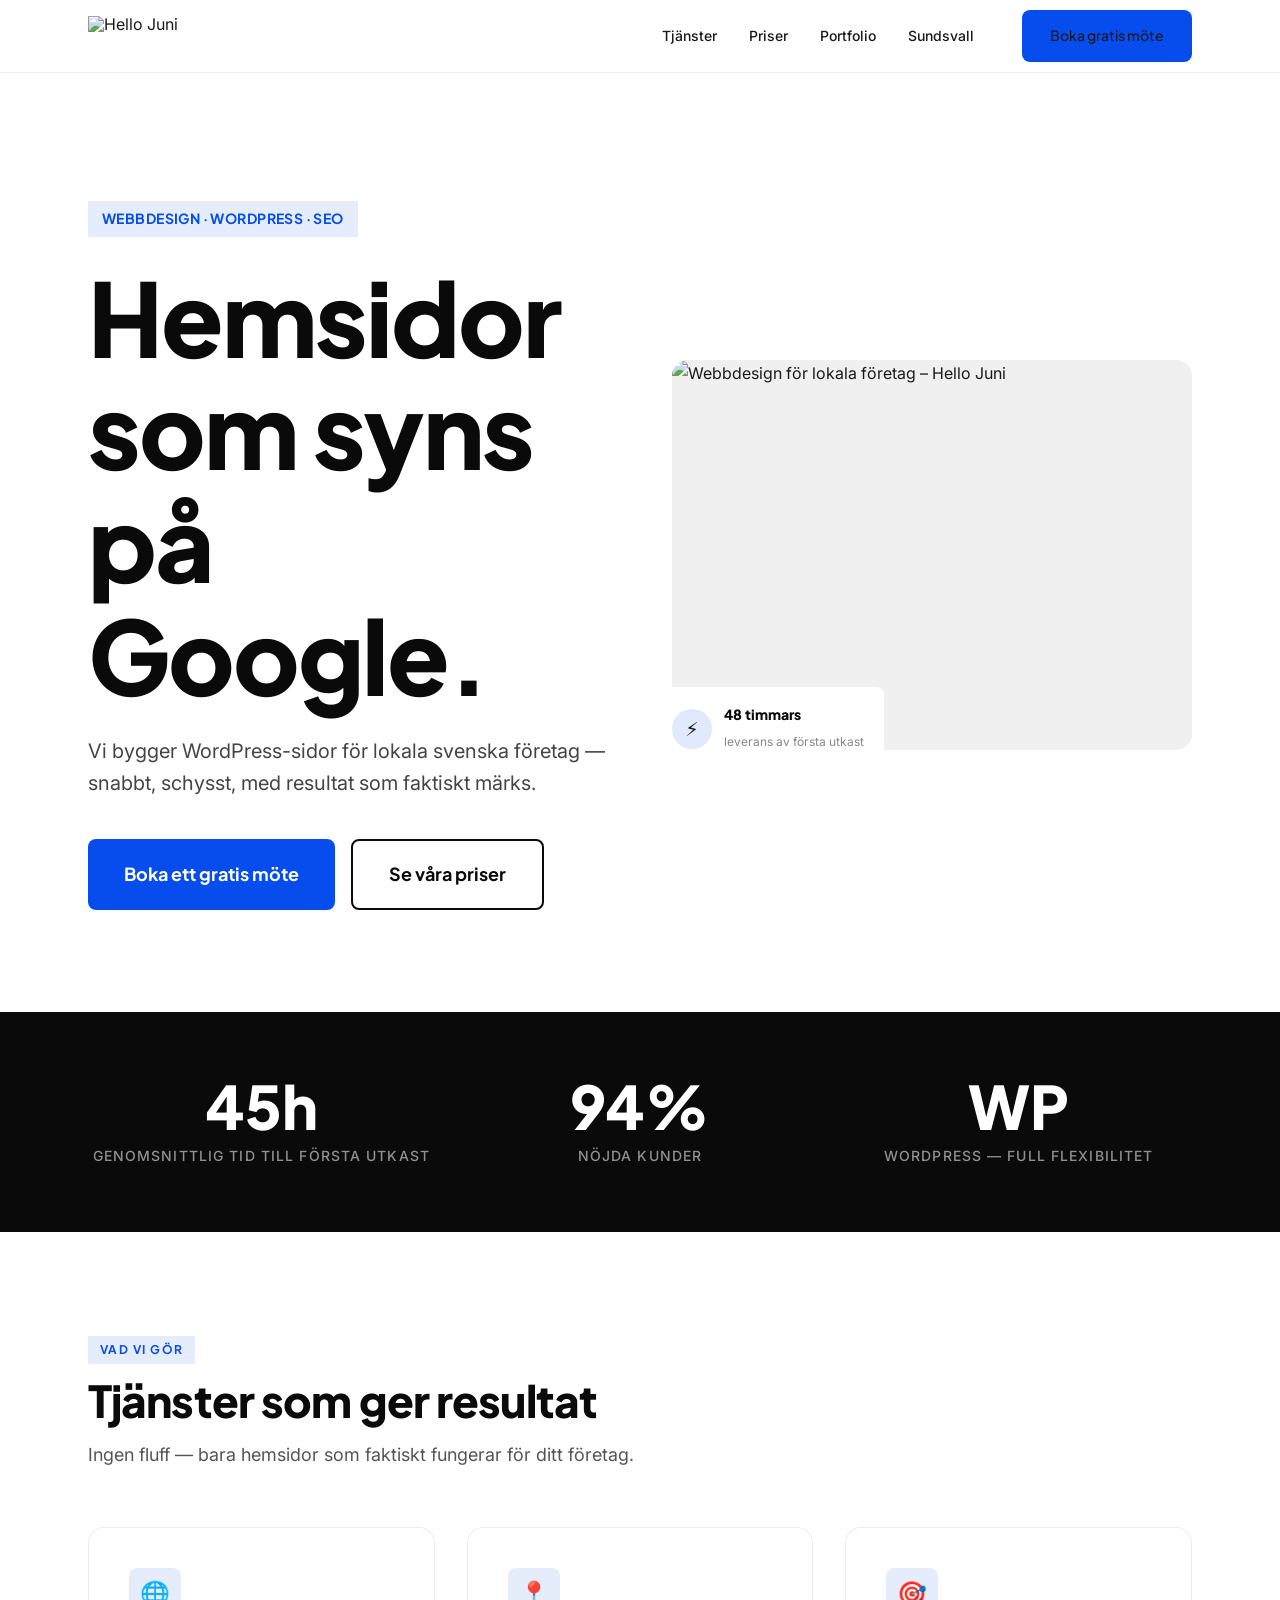
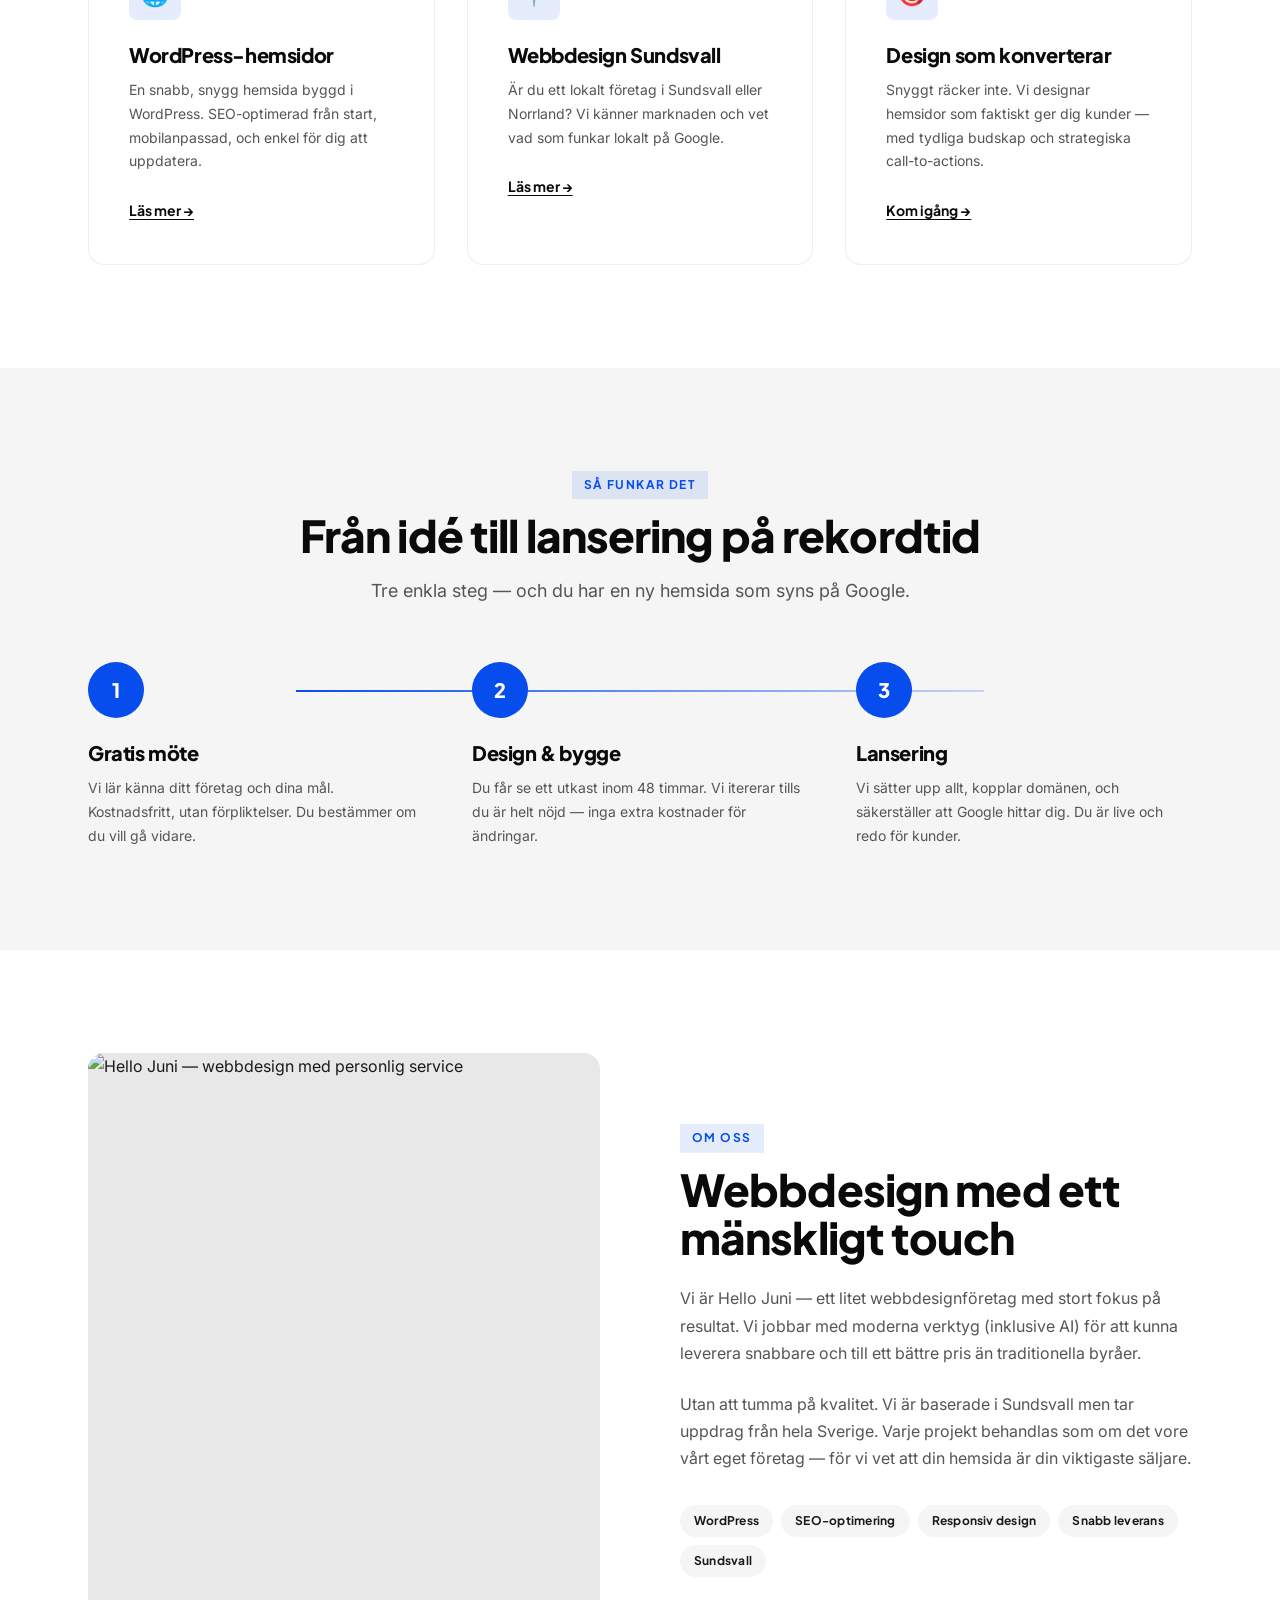
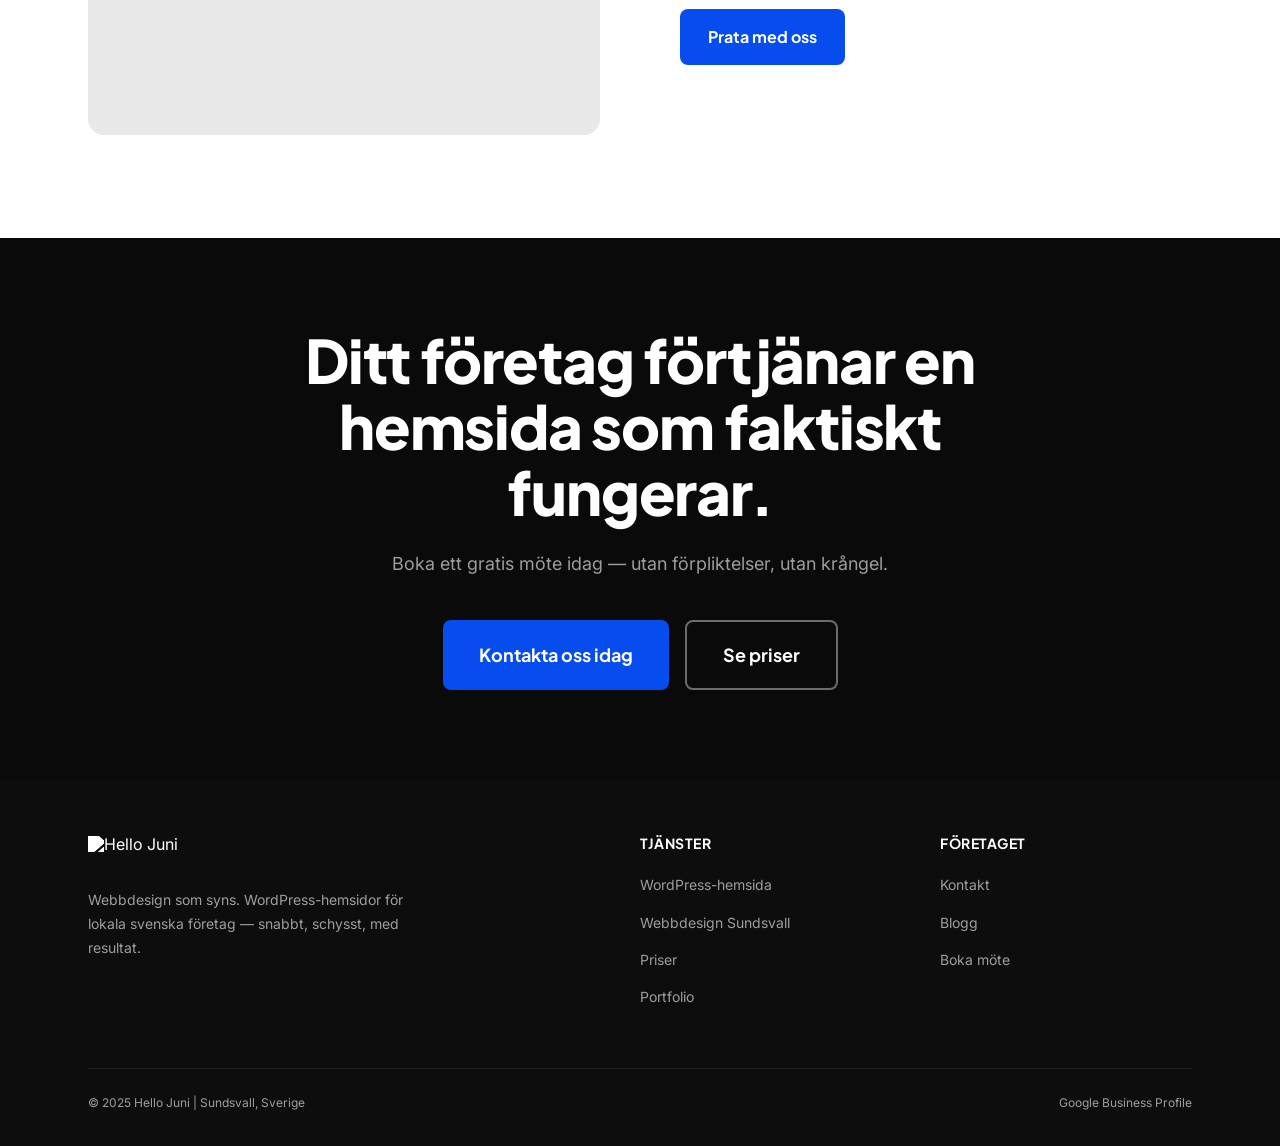
==== commit c343d17a: "Replace text logo with SVG image (loggajuni.svg) across all pages Footer logo uses CSS filter invert" ====
--- a/index.html
+++ b/index.html
@@ -41,7 +41,7 @@
   <nav class="nav" aria-label="Huvudnavigation">
     <div class="container">
       <div class="nav-inner">
-        <a href="index.html" class="nav-logo">Hello<span>Juni</span></a>
+        <a href="index.html" class="nav-logo" aria-label="Hello Juni – startsidan"><img src="assets/images/loggajuni.svg" alt="Hello Juni"></a>
         <ul class="nav-links" role="list">
           <li><a href="wordpress-hemsida.html">Tjänster</a></li>
           <li><a href="priser.html">Priser</a></li>
@@ -217,7 +217,7 @@
     <div class="container">
       <div class="footer-grid">
         <div class="footer-brand">
-          <a href="index.html" class="nav-logo">Hello<span style="color:var(--accent)">Juni</span></a>
+          <a href="index.html" class="nav-logo footer-logo" aria-label="Hello Juni – startsidan"><img src="assets/images/loggajuni.svg" alt="Hello Juni"></a>
           <p>Webbdesign som syns. WordPress-hemsidor för lokala svenska företag — snabbt, schysst, med resultat.</p>
         </div>
         <nav aria-label="Sidfotslänkar tjänster">
--- a/assets/css/style.css
+++ b/assets/css/style.css
@@ -8,8 +8,8 @@
 :root {
   --black: #0a0a0a;
   --white: #ffffff;
-  --accent: #ff5733;
-  --accent-hover: #e04020;
+  --accent: #074ced;
+  --accent-hover: #0540c5;
   --gray-light: #f5f5f5;
   --gray-mid: #888888;
   --text-body: #1a1a1a;
@@ -28,8 +28,8 @@
 
   --radius: 8px;
   --radius-lg: 16px;
-  --shadow: 0 4px 24px rgba(0,0,0,0.08);
-  --shadow-lg: 0 8px 48px rgba(0,0,0,0.12);
+  --shadow: none;
+  --shadow-lg: none;
   --transition: 0.3s ease;
   --max-width: 1200px;
 }
@@ -82,7 +82,7 @@
   font-weight: 700;
   cursor: pointer;
   border: none;
-  transition: background var(--transition), transform var(--transition), box-shadow var(--transition);
+  transition: background var(--transition), transform var(--transition);
   white-space: nowrap;
   text-decoration: none;
 }
@@ -93,7 +93,7 @@
 .btn-primary:hover {
   background: var(--accent-hover);
   transform: translateY(-2px);
-  box-shadow: 0 6px 24px rgba(255,87,51,0.35);
+  
 }
 .btn-secondary {
   background: transparent;
@@ -125,9 +125,9 @@
   backdrop-filter: blur(12px);
   -webkit-backdrop-filter: blur(12px);
   border-bottom: 1px solid rgba(0,0,0,0.06);
-  transition: box-shadow var(--transition);
-}
-.nav.scrolled { box-shadow: 0 2px 20px rgba(0,0,0,0.08); }
+  
+}
+.nav.scrolled {  }
 .nav-inner {
   display: flex;
   align-items: center;
@@ -135,13 +135,18 @@
   height: 72px;
 }
 .nav-logo {
-  font-family: 'Plus Jakarta Sans', sans-serif;
-  font-weight: 900;
-  font-size: var(--text-xl);
-  color: var(--black);
-  letter-spacing: -0.03em;
-}
-.nav-logo span { color: var(--accent); }
+  display: inline-flex;
+  align-items: center;
+  line-height: 1;
+}
+.nav-logo img {
+  height: 40px;
+  width: auto;
+  display: block;
+}
+.footer-logo img {
+  filter: brightness(0) invert(1);
+}
 .nav-links {
   display: flex;
   align-items: center;
@@ -153,7 +158,7 @@
   color: var(--text-body);
   transition: color var(--transition);
 }
-.nav-links a:hover { color: var(--accent); }
+.nav-links a:hover { color: var(--black); text-decoration: underline; text-underline-offset: 3px; }
 .nav-cta { margin-left: 1rem; }
 .nav-hamburger {
   display: none;
@@ -196,13 +201,12 @@
   display: inline-flex;
   align-items: center;
   gap: 0.5rem;
-  background: rgba(255,87,51,0.1);
+  background: rgba(7,76,237,0.1);
   color: var(--accent);
   font-size: var(--text-sm);
   font-weight: 700;
   font-family: 'Plus Jakarta Sans', sans-serif;
   padding: 0.375rem 0.875rem;
-  border-radius: 999px;
   margin-bottom: 1.5rem;
   letter-spacing: 0.03em;
   text-transform: uppercase;
@@ -249,7 +253,7 @@
 .hero-image-badge .badge-icon {
   width: 40px;
   height: 40px;
-  background: rgba(255,87,51,0.12);
+  background: rgba(7,76,237,0.12);
   border-radius: 50%;
   display: flex;
   align-items: center;
@@ -307,9 +311,11 @@
   font-size: var(--text-xs);
   font-weight: 700;
   font-family: 'Plus Jakarta Sans', sans-serif;
+  background: rgba(7,76,237,0.1);
   color: var(--accent);
   letter-spacing: 0.12em;
   text-transform: uppercase;
+  padding: 0.25rem 0.75rem;
   margin-bottom: 0.75rem;
 }
 .section-header h2 { margin-bottom: 1rem; }
@@ -326,7 +332,7 @@
   border: 1px solid rgba(0,0,0,0.07);
   border-radius: var(--radius-lg);
   padding: 2.5rem;
-  transition: box-shadow var(--transition), transform var(--transition), border-color var(--transition);
+  transition: transform var(--transition), border-color var(--transition);
   position: relative;
   overflow: hidden;
 }
@@ -340,12 +346,12 @@
   transform-origin: left;
   transition: transform var(--transition);
 }
-.service-card:hover { box-shadow: var(--shadow-lg); transform: translateY(-4px); border-color: rgba(255,87,51,0.2); }
+.service-card:hover { box-shadow: var(--shadow-lg); transform: translateY(-4px); border-color: rgba(7,76,237,0.2); }
 .service-card:hover::before { transform: scaleX(1); }
 .service-icon {
   width: 52px;
   height: 52px;
-  background: rgba(255,87,51,0.1);
+  background: rgba(7,76,237,0.1);
   border-radius: var(--radius);
   display: flex;
   align-items: center;
@@ -359,11 +365,13 @@
   font-family: 'Plus Jakarta Sans', sans-serif;
   font-weight: 700;
   font-size: var(--text-sm);
-  color: var(--accent);
+  color: var(--black);
   display: inline-flex;
   align-items: center;
   gap: 0.4rem;
   transition: gap var(--transition);
+  text-decoration: underline;
+  text-underline-offset: 3px;
 }
 .service-link:hover { gap: 0.7rem; }
 @media (max-width: 900px) { .services-grid { grid-template-columns: 1fr; max-width: 480px; } }
@@ -384,7 +392,7 @@
   left: calc(16.67% + 1.5rem);
   right: calc(16.67% + 1.5rem);
   height: 2px;
-  background: linear-gradient(90deg, var(--accent), rgba(255,87,51,0.2));
+  background: linear-gradient(90deg, var(--accent), rgba(7,76,237,0.2));
 }
 .step-number {
   width: 56px;
@@ -518,13 +526,13 @@
   content: '';
   position: absolute;
   inset: 0;
-  background: radial-gradient(ellipse at 70% 50%, rgba(255,87,51,0.15) 0%, transparent 60%);
+  background: radial-gradient(ellipse at 70% 50%, rgba(7,76,237,0.25) 0%, transparent 60%);
   pointer-events: none;
 }
 .page-hero-eyebrow {
   display: inline-block;
-  background: rgba(255,87,51,0.15);
-  color: var(--accent);
+  background: rgba(7,76,237,0.3);
+  color: var(--white);
   font-size: var(--text-xs);
   font-weight: 700;
   font-family: 'Plus Jakarta Sans', sans-serif;
@@ -561,7 +569,7 @@
   border-radius: var(--radius-lg);
   padding: 2.5rem;
   position: relative;
-  transition: box-shadow var(--transition), transform var(--transition);
+  transition: transform var(--transition);
 }
 .price-card:hover { box-shadow: var(--shadow-lg); transform: translateY(-4px); }
 .price-card.featured {
@@ -637,7 +645,7 @@
   gap: 1rem;
   transition: color var(--transition);
 }
-.faq-question:hover { color: var(--accent); }
+.faq-question:hover { color: var(--black); }
 .faq-icon {
   width: 28px;
   height: 28px;
@@ -682,7 +690,7 @@
 .contact-detail-icon {
   width: 44px;
   height: 44px;
-  background: rgba(255,87,51,0.1);
+  background: rgba(7,76,237,0.1);
   border-radius: var(--radius);
   display: flex;
   align-items: center;
@@ -697,7 +705,7 @@
   border: 1px solid rgba(0,0,0,0.07);
   border-radius: var(--radius-lg);
   padding: 2.5rem;
-  box-shadow: var(--shadow);
+
 }
 .form-row { margin-bottom: 1.25rem; }
 .form-row label {
@@ -718,14 +726,14 @@
   font-size: var(--text-base);
   color: var(--text-body);
   background: var(--white);
-  transition: border-color var(--transition), box-shadow var(--transition);
+  transition: border-color var(--transition);
   -webkit-appearance: none;
 }
 .form-row input:focus,
 .form-row textarea:focus {
   outline: none;
   border-color: var(--accent);
-  box-shadow: 0 0 0 3px rgba(255,87,51,0.12);
+  
 }
 .form-row textarea { min-height: 130px; resize: vertical; }
 .form-row-cols { display: grid; grid-template-columns: 1fr 1fr; gap: 1rem; }
@@ -748,7 +756,7 @@
 .feature-icon {
   width: 48px;
   height: 48px;
-  background: rgba(255,87,51,0.1);
+  background: rgba(7,76,237,0.1);
   border-radius: var(--radius);
   display: flex;
   align-items: center;
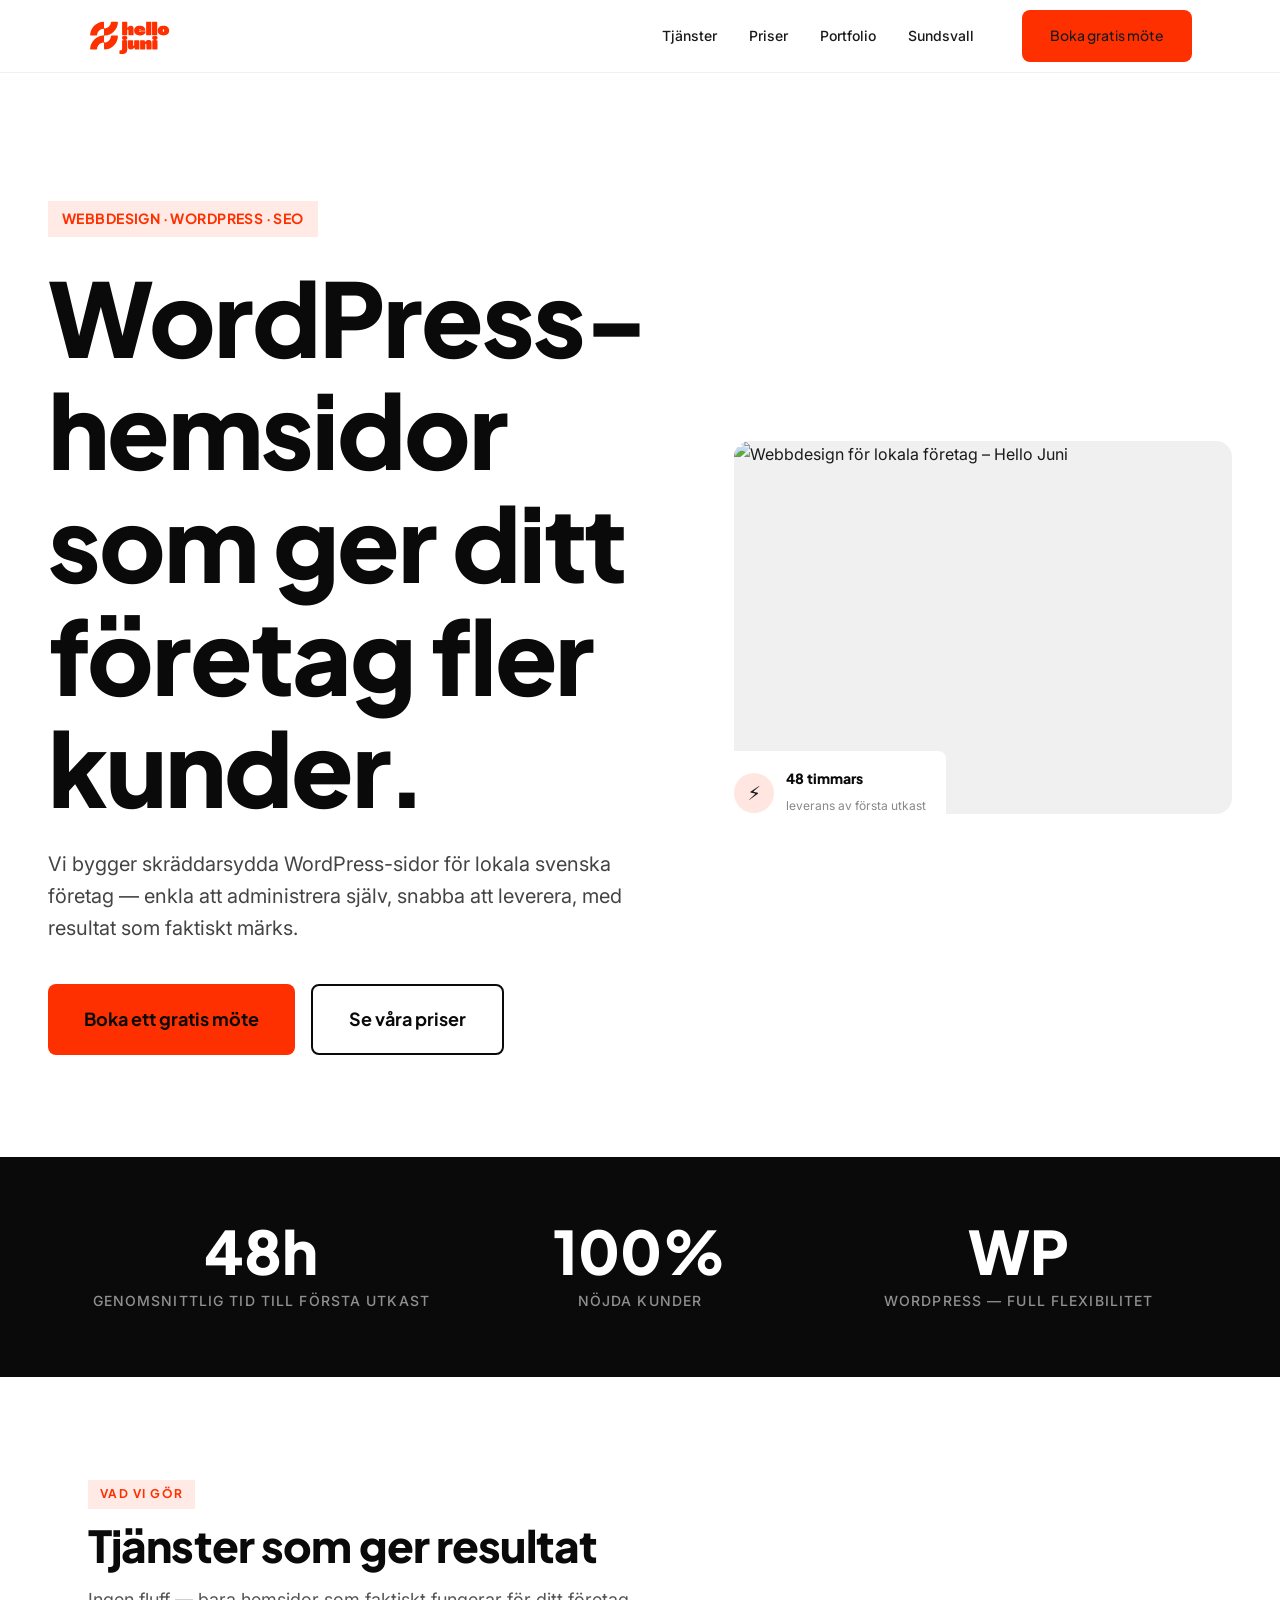
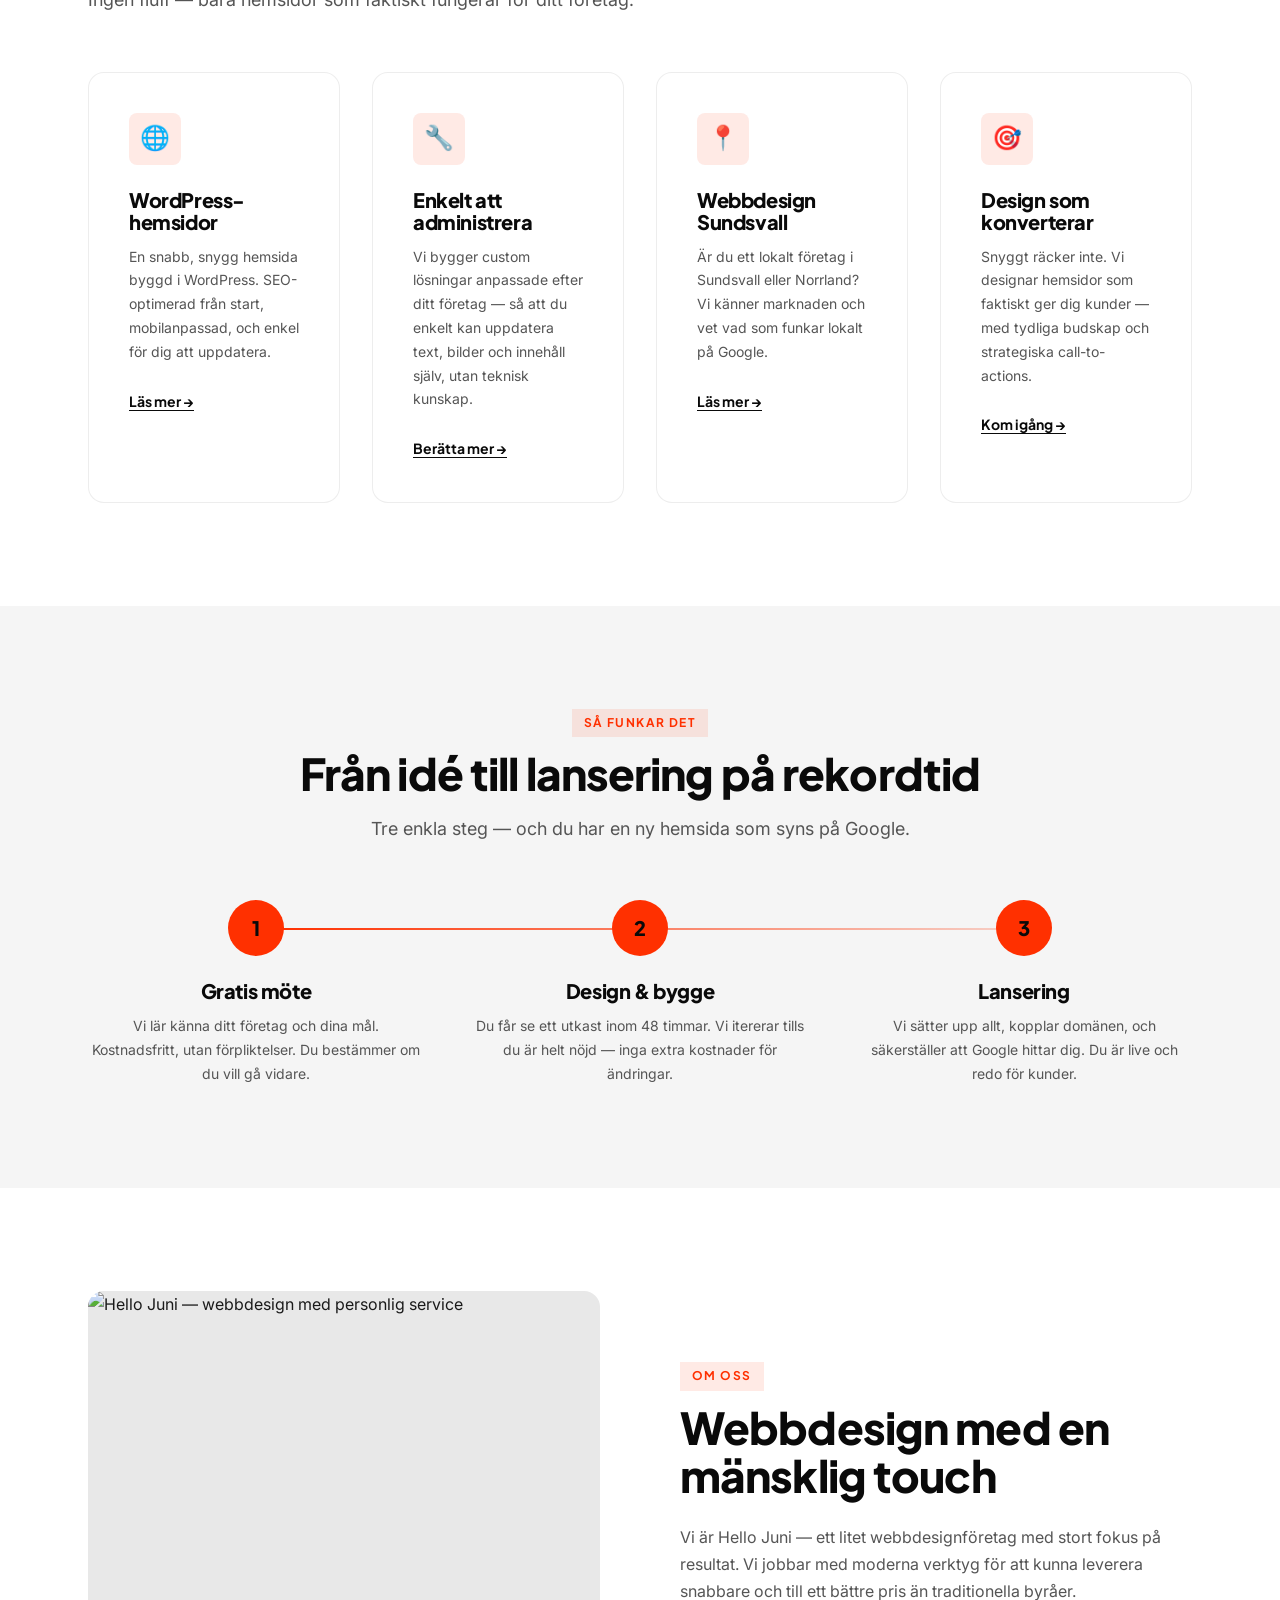
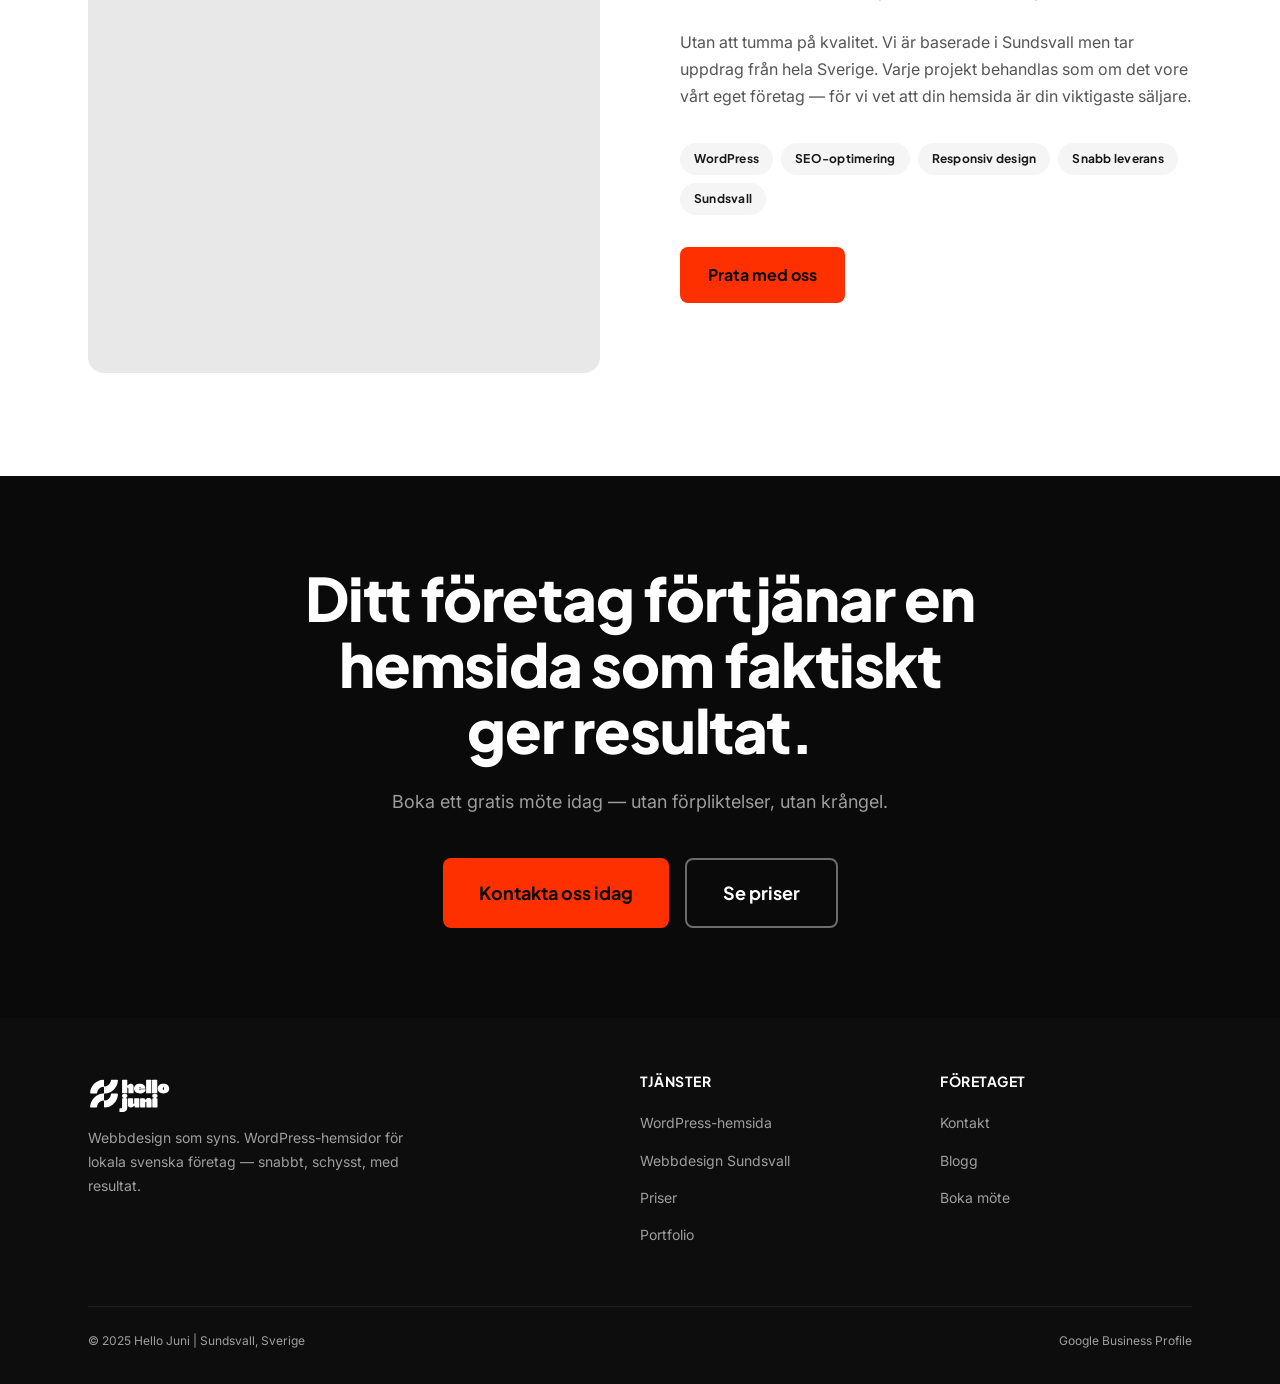
==== commit 92bd09c3: "Multiple updates: accent #ff3000, logo color, process fix, content revamp - Accent color: #074ced → " ====
--- a/index.html
+++ b/index.html
@@ -62,8 +62,8 @@
       <div class="hero-grid">
         <div class="hero-content">
           <span class="hero-eyebrow">Webbdesign · WordPress · SEO</span>
-          <h1>Hemsidor som syns på Google.</h1>
-          <p class="hero-lead">Vi bygger WordPress-sidor för lokala svenska företag — snabbt, schysst, med resultat som faktiskt märks.</p>
+          <h1>WordPress-hemsidor som ger ditt företag fler kunder.</h1>
+          <p class="hero-lead">Vi bygger skräddarsydda WordPress-sidor för lokala svenska företag — enkla att administrera själv, snabba att leverera, med resultat som faktiskt märks.</p>
           <div class="hero-actions">
             <a href="kontakt.html" class="btn btn-primary btn-lg">Boka ett gratis möte</a>
             <a href="priser.html" class="btn btn-secondary btn-lg">Se våra priser</a>
@@ -118,12 +118,18 @@
         <h2>Tjänster som ger resultat</h2>
         <p>Ingen fluff — bara hemsidor som faktiskt fungerar för ditt företag.</p>
       </div>
-      <div class="services-grid">
+      <div class="services-grid services-grid-4">
         <article class="service-card animate">
           <div class="service-icon">🌐</div>
           <h3>WordPress-hemsidor</h3>
           <p>En snabb, snygg hemsida byggd i WordPress. SEO-optimerad från start, mobilanpassad, och enkel för dig att uppdatera.</p>
           <a href="wordpress-hemsida.html" class="service-link">Läs mer →</a>
+        </article>
+        <article class="service-card animate">
+          <div class="service-icon">🔧</div>
+          <h3>Enkelt att administrera</h3>
+          <p>Vi bygger custom lösningar anpassade efter ditt företag — så att du enkelt kan uppdatera text, bilder och innehåll själv, utan teknisk kunskap.</p>
+          <a href="kontakt.html" class="service-link">Berätta mer →</a>
         </article>
         <article class="service-card animate">
           <div class="service-icon">📍</div>
@@ -184,8 +190,8 @@
         >
         <div class="about-content animate">
           <span class="section-eyebrow">Om oss</span>
-          <h2>Webbdesign med ett mänskligt touch</h2>
-          <p>Vi är Hello Juni — ett litet webbdesignföretag med stort fokus på resultat. Vi jobbar med moderna verktyg (inklusive AI) för att kunna leverera snabbare och till ett bättre pris än traditionella byråer.</p>
+          <h2>Webbdesign med en mänsklig touch</h2>
+          <p>Vi är Hello Juni — ett litet webbdesignföretag med stort fokus på resultat. Vi jobbar med moderna verktyg för att kunna leverera snabbare och till ett bättre pris än traditionella byråer.</p>
           <p>Utan att tumma på kvalitet. Vi är baserade i Sundsvall men tar uppdrag från hela Sverige. Varje projekt behandlas som om det vore vårt eget företag — för vi vet att din hemsida är din viktigaste säljare.</p>
           <div class="about-tags">
             <span class="tag">WordPress</span>
@@ -203,7 +209,7 @@
   <!-- CTA Banner -->
   <section class="cta-banner">
     <div class="container">
-      <h2 class="animate">Ditt företag förtjänar en hemsida som faktiskt fungerar.</h2>
+      <h2 class="animate">Ditt företag förtjänar en hemsida som faktiskt ger resultat.</h2>
       <p class="animate">Boka ett gratis möte idag — utan förpliktelser, utan krångel.</p>
       <div class="cta-actions animate">
         <a href="kontakt.html" class="btn btn-primary btn-lg">Kontakta oss idag</a>
--- a/assets/css/style.css
+++ b/assets/css/style.css
@@ -8,8 +8,8 @@
 :root {
   --black: #0a0a0a;
   --white: #ffffff;
-  --accent: #074ced;
-  --accent-hover: #0540c5;
+  --accent: #ff3000;
+  --accent-hover: #d42800;
   --gray-light: #f5f5f5;
   --gray-mid: #888888;
   --text-body: #1a1a1a;
@@ -88,7 +88,7 @@
 }
 .btn-primary {
   background: var(--accent);
-  color: var(--white);
+  color: var(--black);
 }
 .btn-primary:hover {
   background: var(--accent-hover);
@@ -191,9 +191,10 @@
   overflow: hidden;
   position: relative;
 }
+.hero .container { max-width: 1400px; }
 .hero-grid {
   display: grid;
-  grid-template-columns: 1fr 1fr;
+  grid-template-columns: 1.25fr 1fr;
   gap: 4rem;
   align-items: center;
 }
@@ -201,7 +202,7 @@
   display: inline-flex;
   align-items: center;
   gap: 0.5rem;
-  background: rgba(7,76,237,0.1);
+  background: rgba(255,48,0,0.1);
   color: var(--accent);
   font-size: var(--text-sm);
   font-weight: 700;
@@ -253,7 +254,7 @@
 .hero-image-badge .badge-icon {
   width: 40px;
   height: 40px;
-  background: rgba(7,76,237,0.12);
+  background: rgba(255,48,0,0.12);
   border-radius: 50%;
   display: flex;
   align-items: center;
@@ -311,7 +312,7 @@
   font-size: var(--text-xs);
   font-weight: 700;
   font-family: 'Plus Jakarta Sans', sans-serif;
-  background: rgba(7,76,237,0.1);
+  background: rgba(255,48,0,0.1);
   color: var(--accent);
   letter-spacing: 0.12em;
   text-transform: uppercase;
@@ -346,12 +347,12 @@
   transform-origin: left;
   transition: transform var(--transition);
 }
-.service-card:hover { box-shadow: var(--shadow-lg); transform: translateY(-4px); border-color: rgba(7,76,237,0.2); }
+.service-card:hover { box-shadow: var(--shadow-lg); transform: translateY(-4px); border-color: rgba(255,48,0,0.2); }
 .service-card:hover::before { transform: scaleX(1); }
 .service-icon {
   width: 52px;
   height: 52px;
-  background: rgba(7,76,237,0.1);
+  background: rgba(255,48,0,0.1);
   border-radius: var(--radius);
   display: flex;
   align-items: center;
@@ -374,6 +375,8 @@
   text-underline-offset: 3px;
 }
 .service-link:hover { gap: 0.7rem; }
+.services-grid-4 { grid-template-columns: repeat(4, 1fr); }
+@media (max-width: 1100px) { .services-grid-4 { grid-template-columns: 1fr 1fr; } }
 @media (max-width: 900px) { .services-grid { grid-template-columns: 1fr; max-width: 480px; } }
 @media (min-width: 600px) and (max-width: 900px) { .services-grid { grid-template-columns: 1fr 1fr; max-width: none; } }
 
@@ -389,16 +392,18 @@
   content: '';
   position: absolute;
   top: 28px;
-  left: calc(16.67% + 1.5rem);
-  right: calc(16.67% + 1.5rem);
+  left: calc(16.67%);
+  right: calc(16.67%);
   height: 2px;
-  background: linear-gradient(90deg, var(--accent), rgba(7,76,237,0.2));
+  background: linear-gradient(90deg, var(--accent), rgba(255,48,0,0.2));
 }
 .step-number {
   width: 56px;
   height: 56px;
   background: var(--accent);
-  color: var(--white);
+  color: var(--black);
+  margin-left: auto;
+  margin-right: auto;
   font-family: 'Plus Jakarta Sans', sans-serif;
   font-weight: 900;
   font-size: var(--text-xl);
@@ -410,6 +415,7 @@
   position: relative;
   z-index: 1;
 }
+.step { text-align: center; }
 .step h3 { margin-bottom: 0.75rem; font-size: var(--text-xl); }
 .step p { color: #555; font-size: var(--text-sm); max-width: none; }
 @media (max-width: 768px) {
@@ -526,12 +532,12 @@
   content: '';
   position: absolute;
   inset: 0;
-  background: radial-gradient(ellipse at 70% 50%, rgba(7,76,237,0.25) 0%, transparent 60%);
+  background: radial-gradient(ellipse at 70% 50%, rgba(255,48,0,0.25) 0%, transparent 60%);
   pointer-events: none;
 }
 .page-hero-eyebrow {
   display: inline-block;
-  background: rgba(7,76,237,0.3);
+  background: rgba(255,48,0,0.3);
   color: var(--white);
   font-size: var(--text-xs);
   font-weight: 700;
@@ -581,7 +587,7 @@
 .price-badge {
   display: inline-block;
   background: var(--accent);
-  color: var(--white);
+  color: var(--black);
   font-size: var(--text-xs);
   font-weight: 700;
   font-family: 'Plus Jakarta Sans', sans-serif;
@@ -663,7 +669,7 @@
   transform: rotate(45deg);
   background: var(--accent);
   border-color: var(--accent);
-  color: var(--white);
+  color: var(--black);
 }
 .faq-answer {
   max-height: 0;
@@ -690,7 +696,7 @@
 .contact-detail-icon {
   width: 44px;
   height: 44px;
-  background: rgba(7,76,237,0.1);
+  background: rgba(255,48,0,0.1);
   border-radius: var(--radius);
   display: flex;
   align-items: center;
@@ -756,7 +762,7 @@
 .feature-icon {
   width: 48px;
   height: 48px;
-  background: rgba(7,76,237,0.1);
+  background: rgba(255,48,0,0.1);
   border-radius: var(--radius);
   display: flex;
   align-items: center;
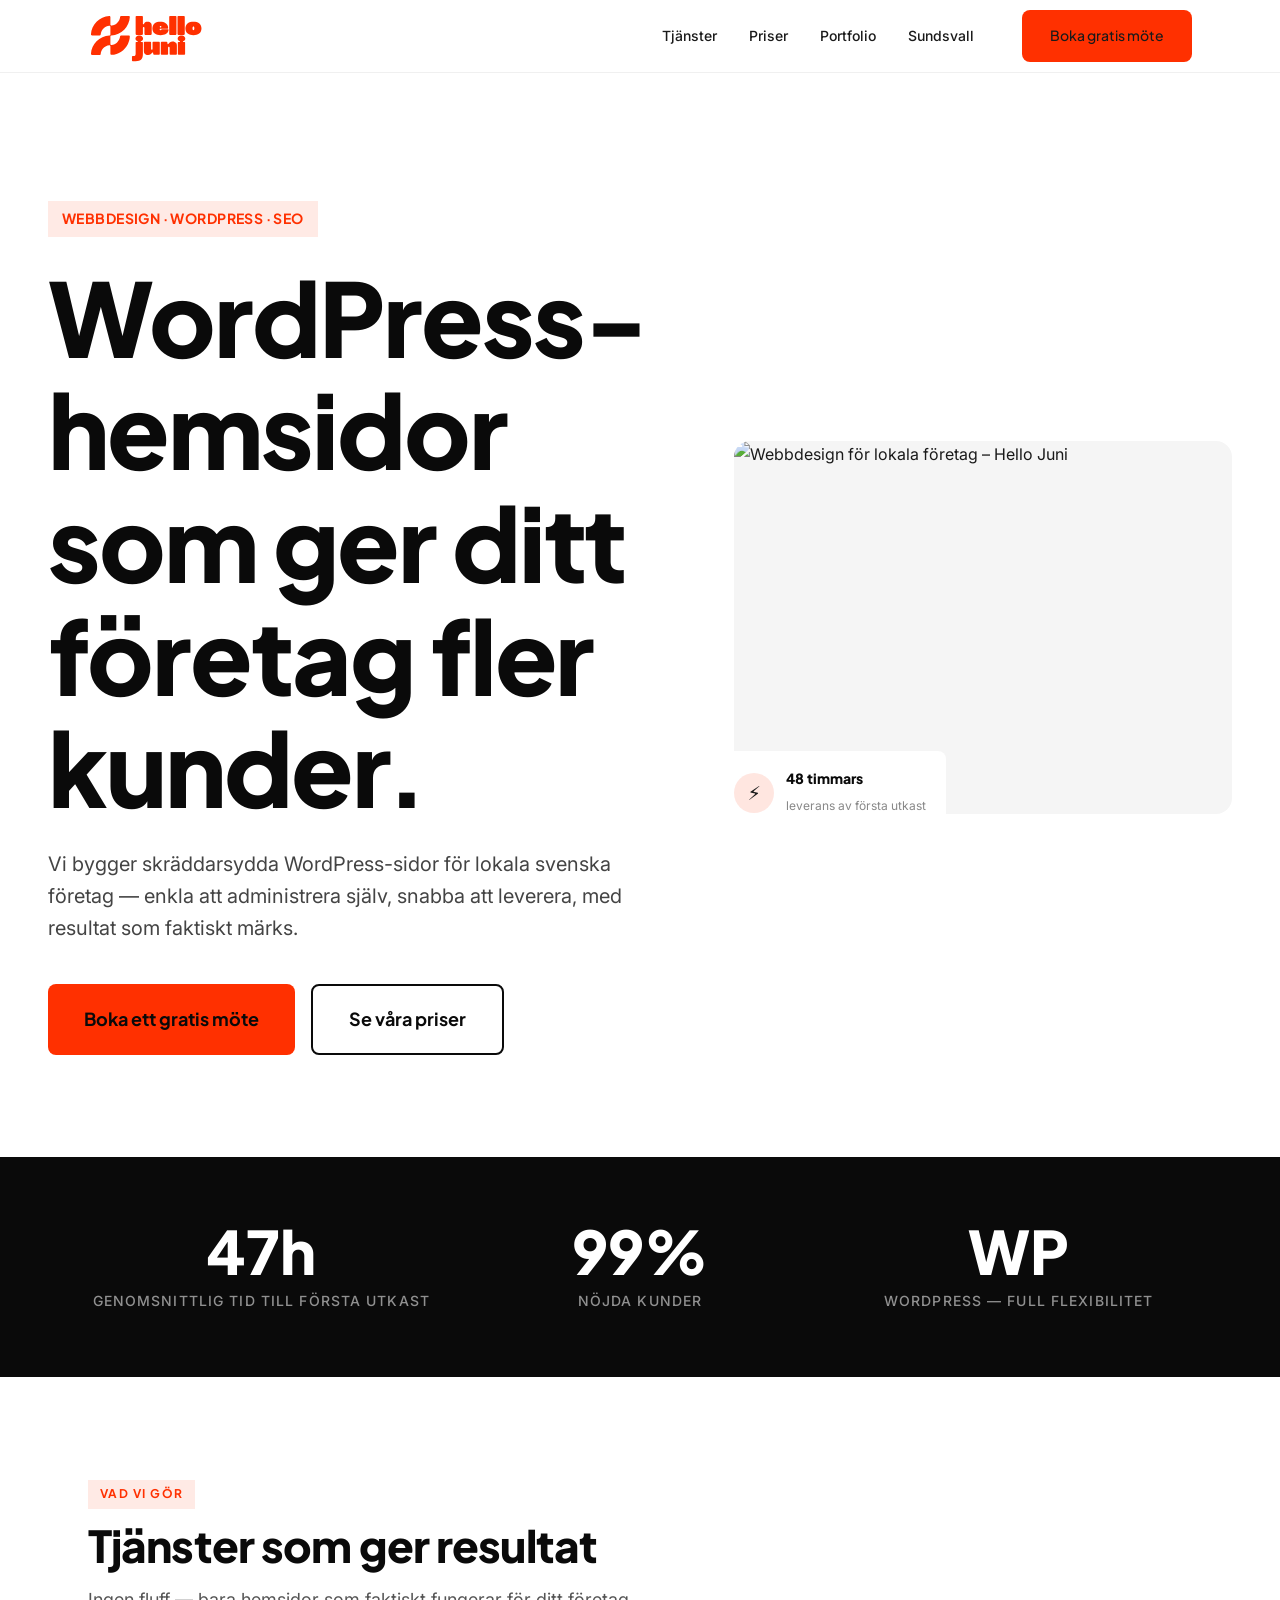
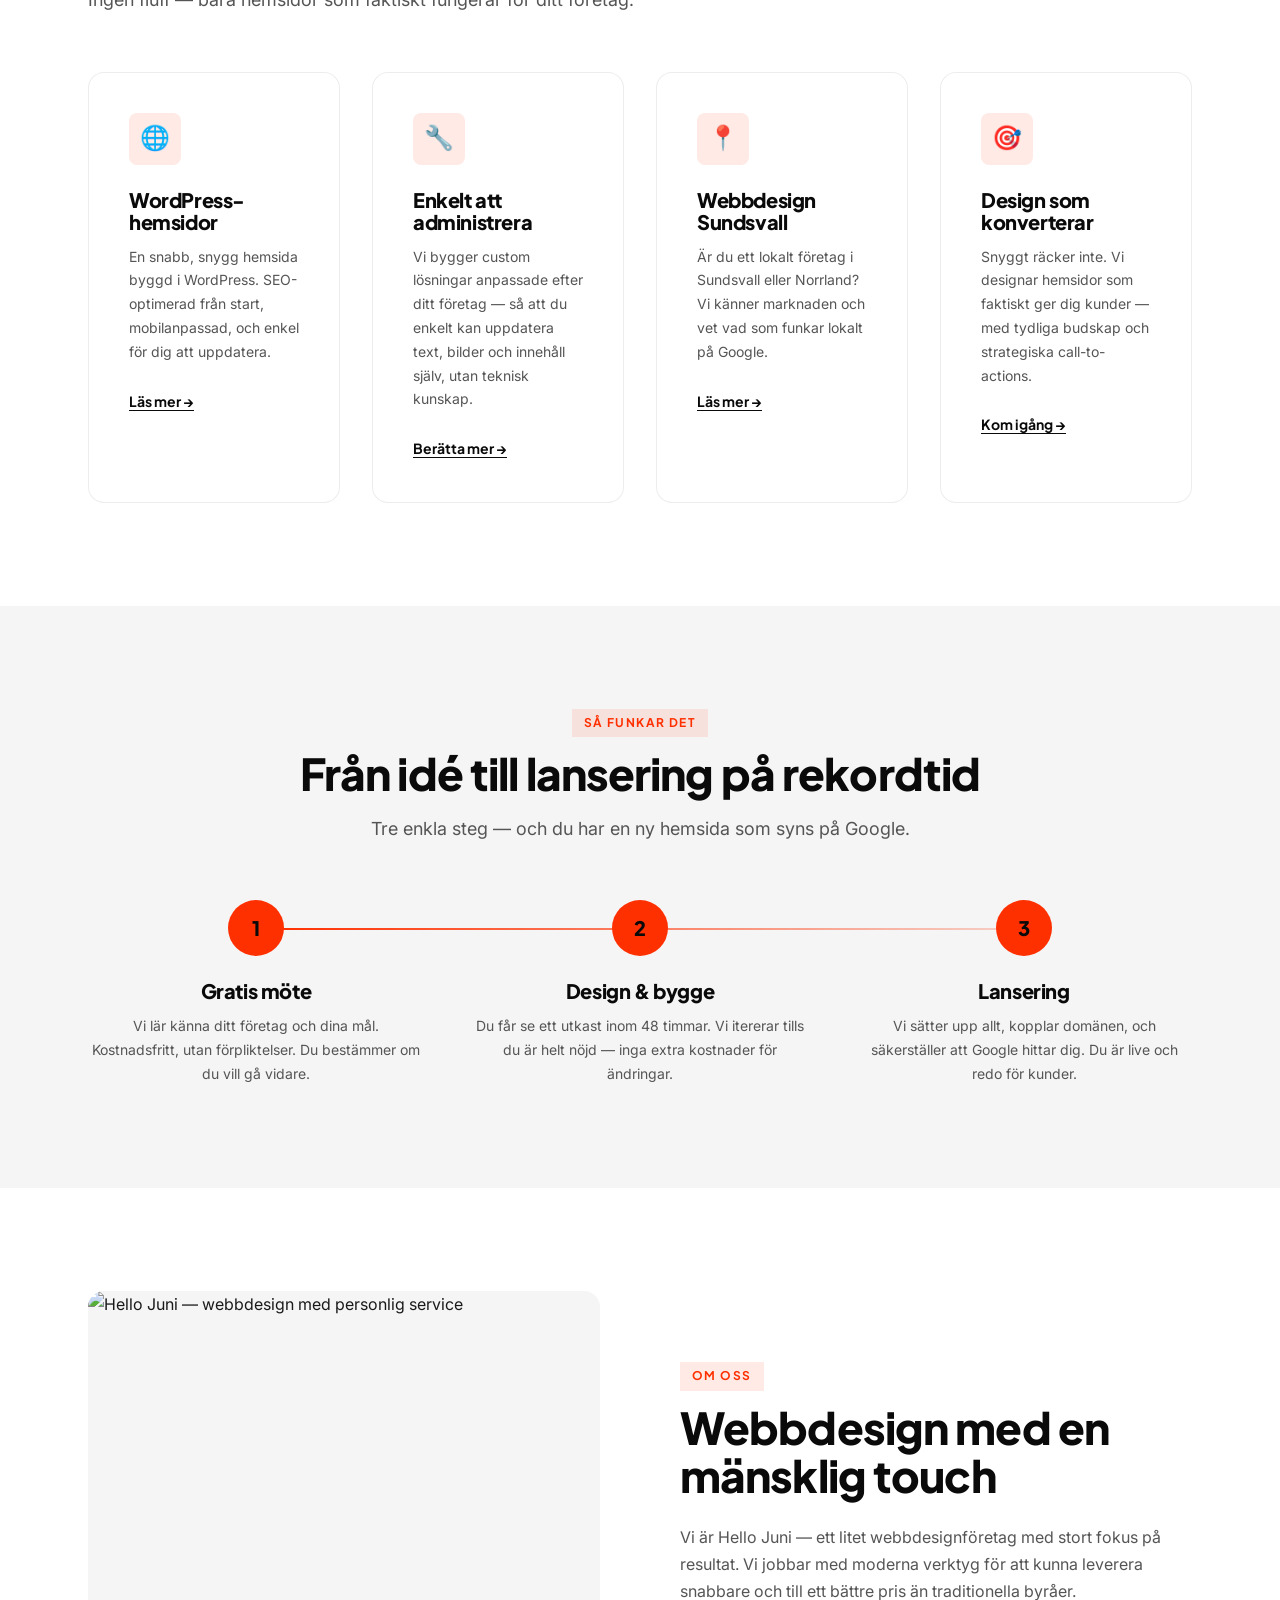
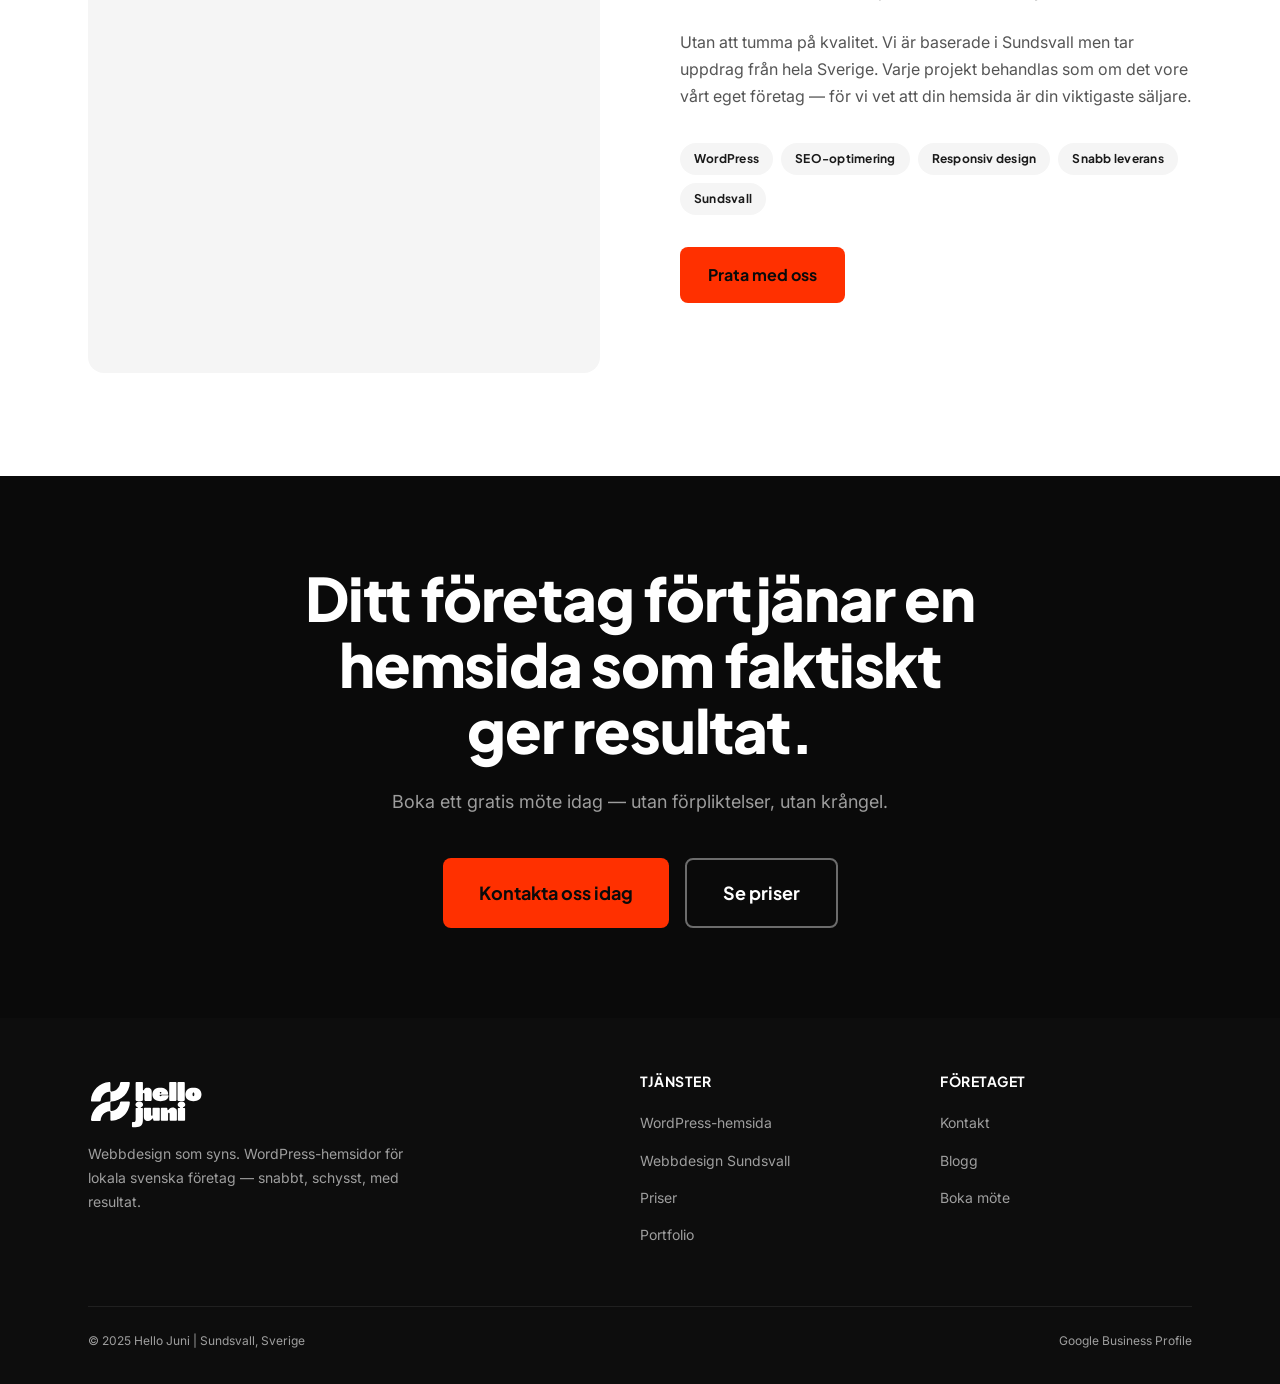
==== commit 669fe600: "Fallback images → hellojunigoogle.png, larger nav logo (56px) Co-Authored-By: Claude Sonnet 4.6 <nor" ====
--- a/index.html
+++ b/index.html
@@ -76,7 +76,7 @@
             width="640"
             height="480"
             fetchpriority="high"
-            onerror="this.style.background='#f0f0f0';this.removeAttribute('onerror')"
+            onerror="this.src='assets/images/hellojunigoogle.png';this.removeAttribute('onerror')"
           >
           <div class="hero-image-badge">
             <div class="badge-icon">⚡</div>
@@ -186,7 +186,7 @@
           height="640"
           loading="lazy"
           class="about-image animate-fade"
-          onerror="this.style.background='#e8e8e8';this.removeAttribute('onerror')"
+          onerror="this.src='assets/images/hellojunigoogle.png';this.removeAttribute('onerror')"
         >
         <div class="about-content animate">
           <span class="section-eyebrow">Om oss</span>
--- a/assets/css/style.css
+++ b/assets/css/style.css
@@ -140,7 +140,7 @@
   line-height: 1;
 }
 .nav-logo img {
-  height: 40px;
+  height: 56px;
   width: auto;
   display: block;
 }
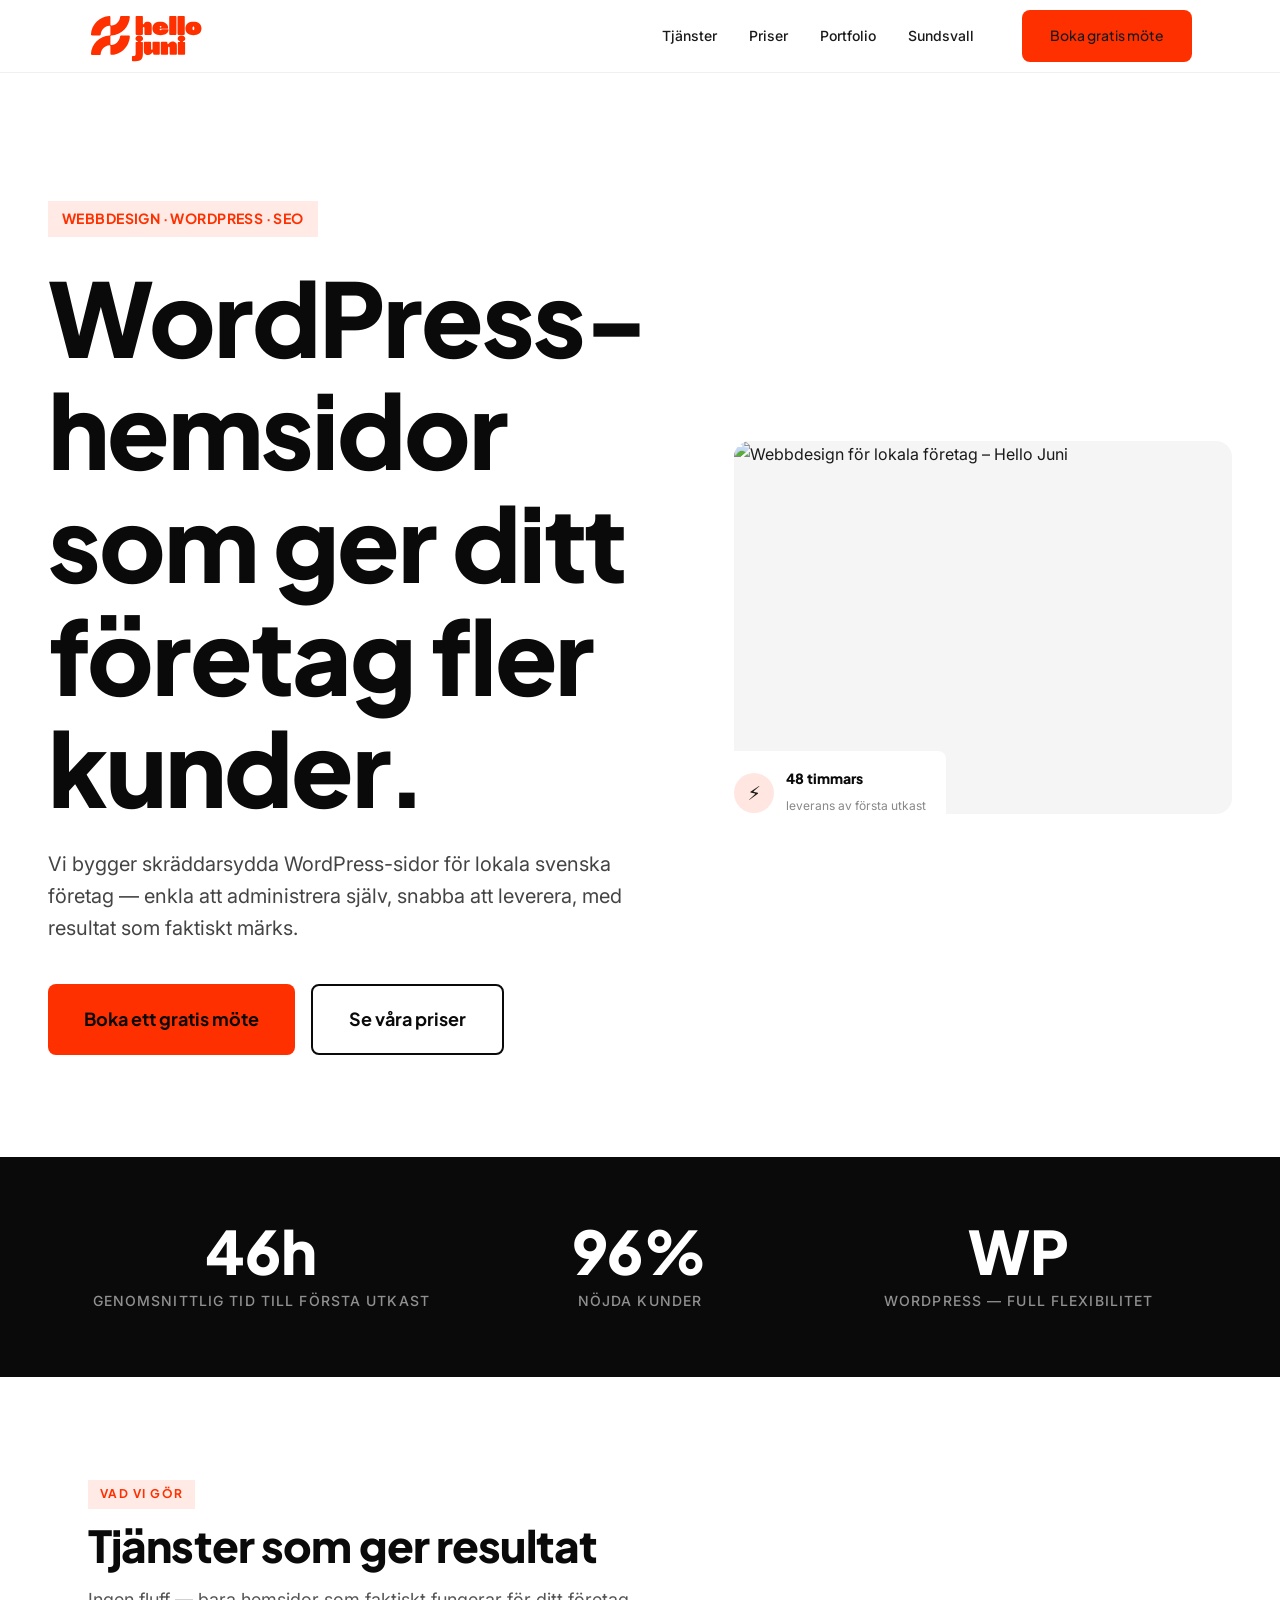
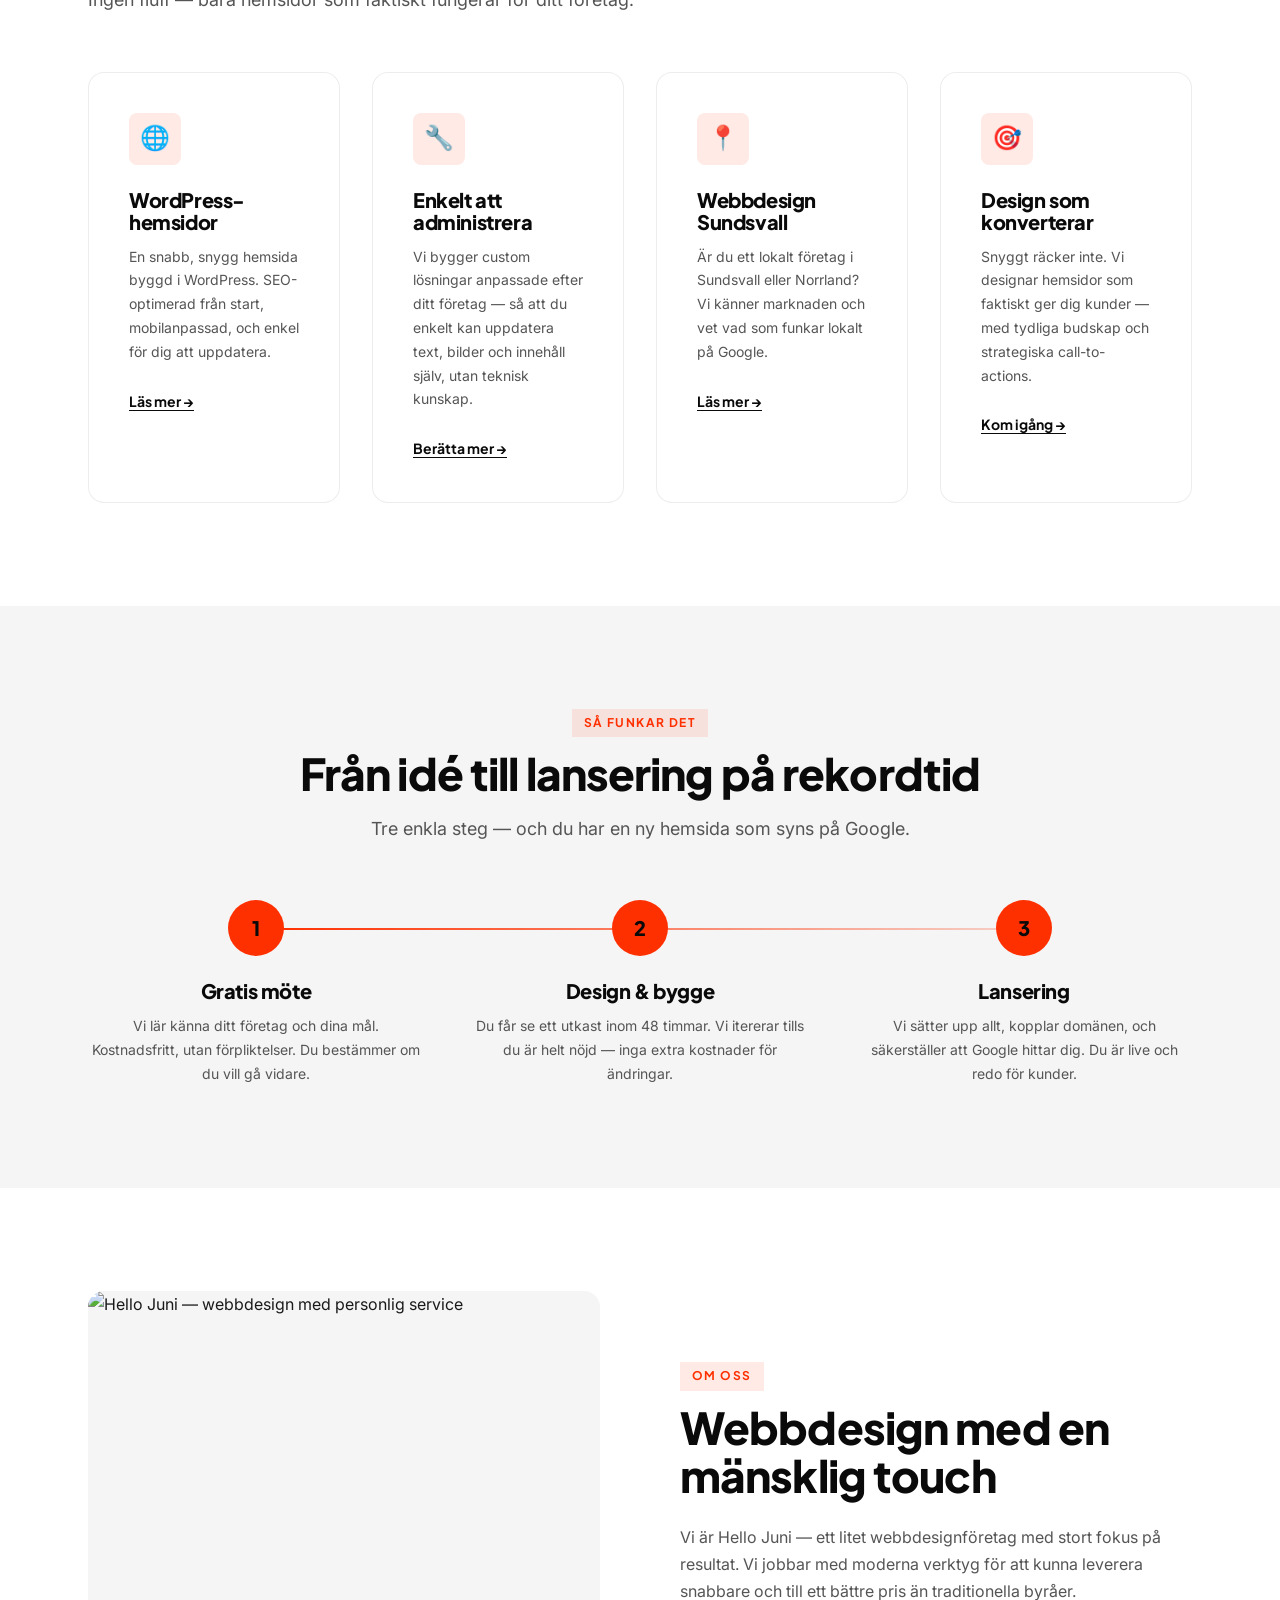
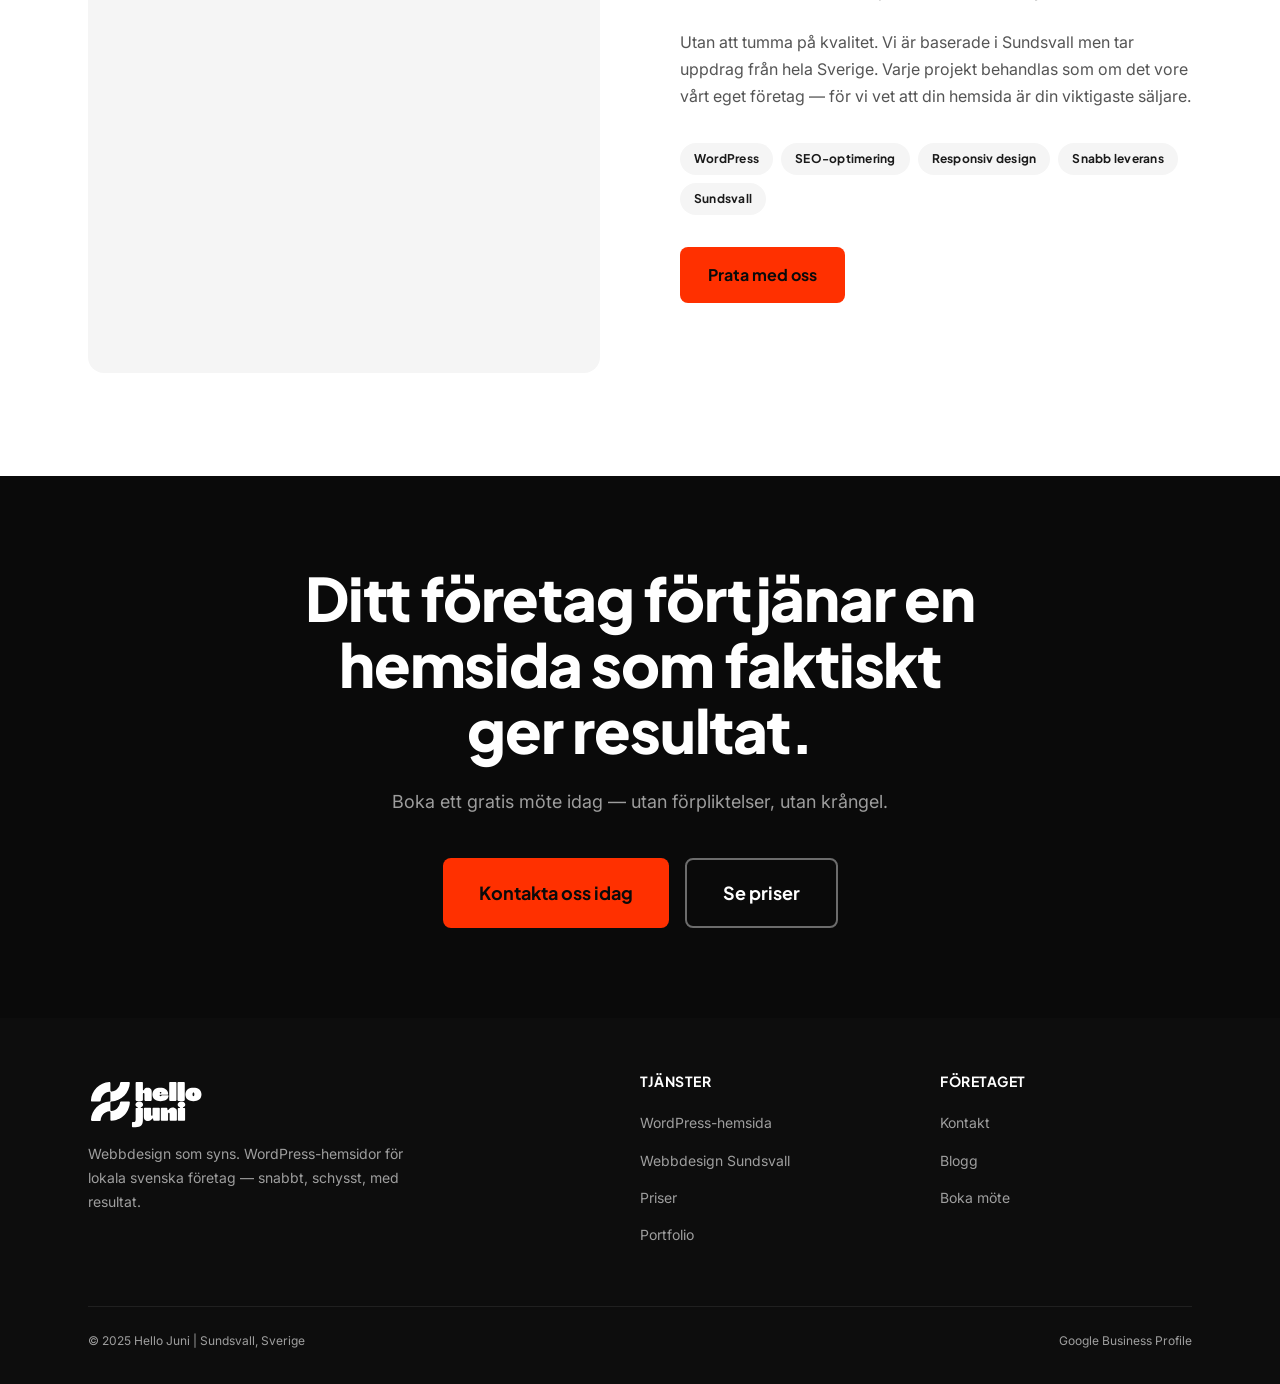
==== commit 8fa57c89: "Add favi.png as favicon across all pages Co-Authored-By: Claude Sonnet 4.6 <noreply@anthropic.com>" ====
--- a/index.html
+++ b/index.html
@@ -33,6 +33,8 @@
   }
   </script>
 
+  <link rel="icon" href="assets/images/favi.png" type="image/png">
+  <link rel="apple-touch-icon" href="assets/images/favi.png">
   <link rel="stylesheet" href="assets/css/style.css">
 </head>
 <body>
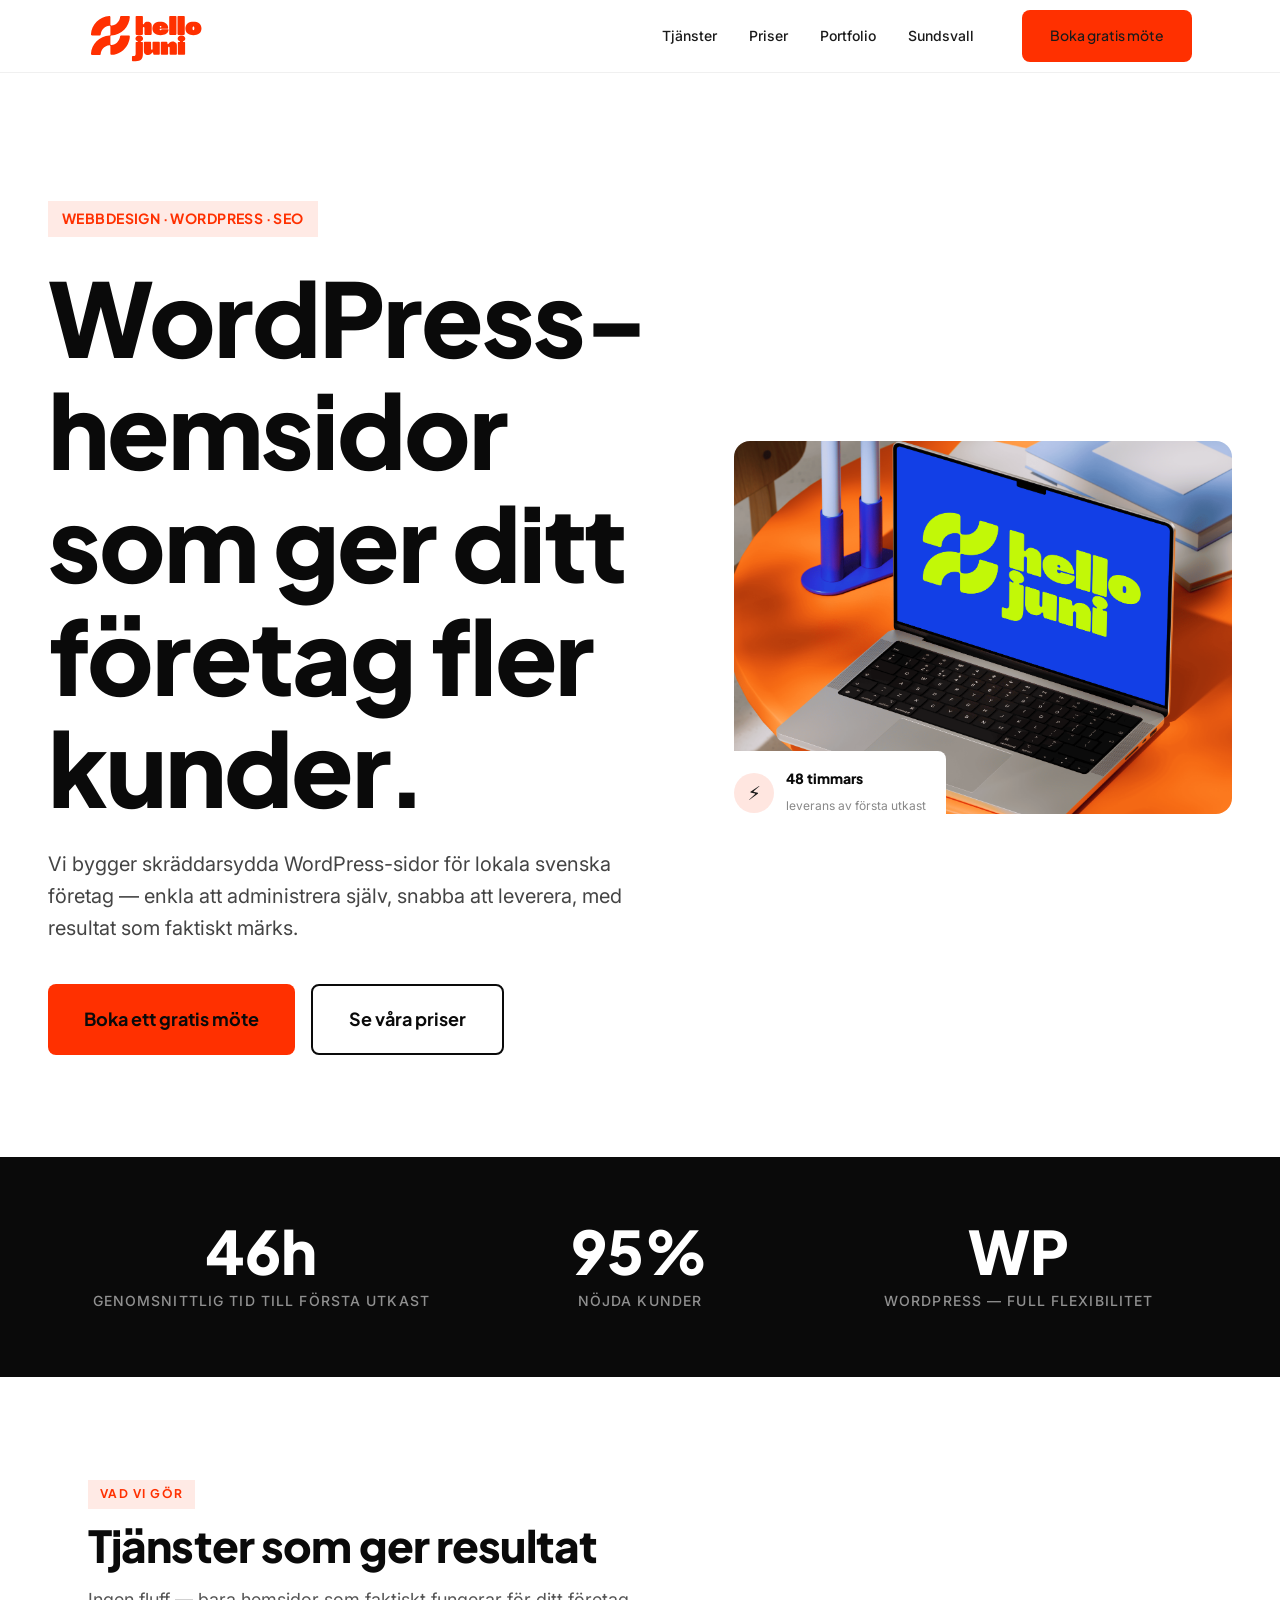
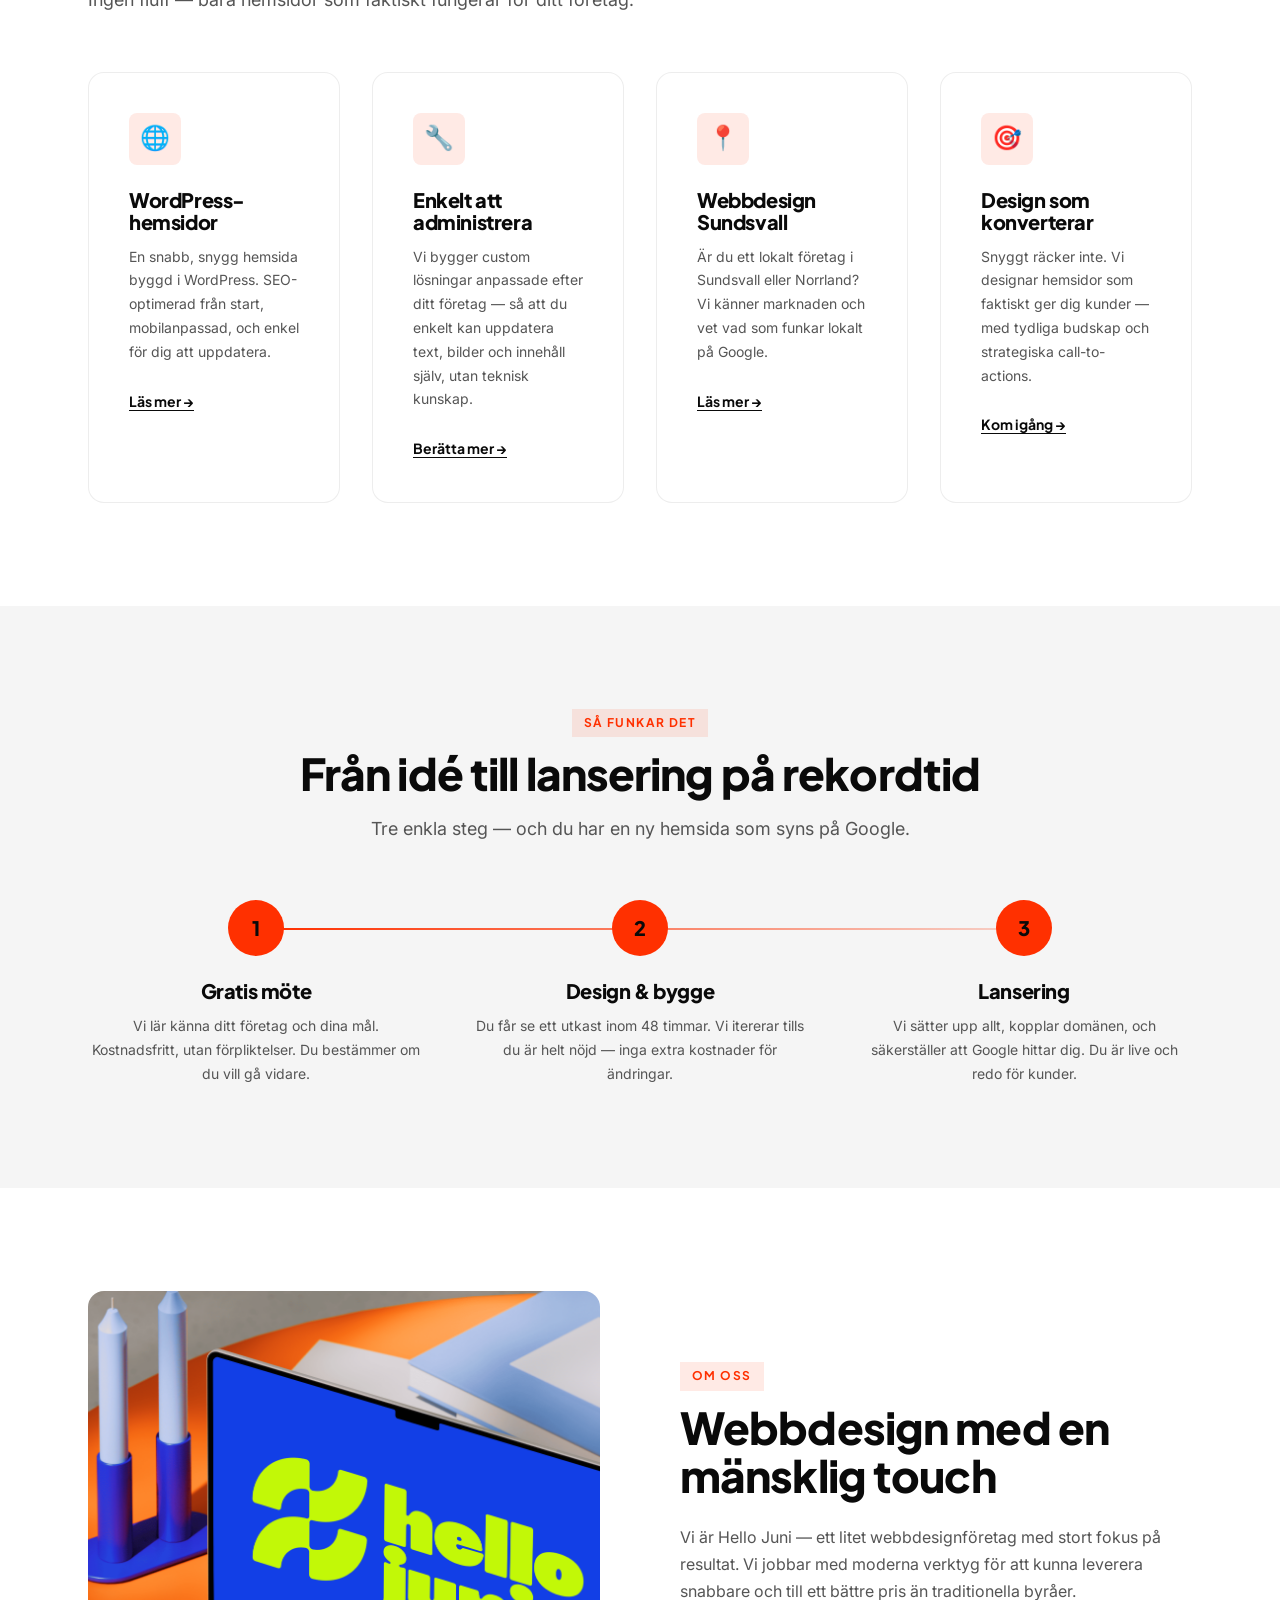
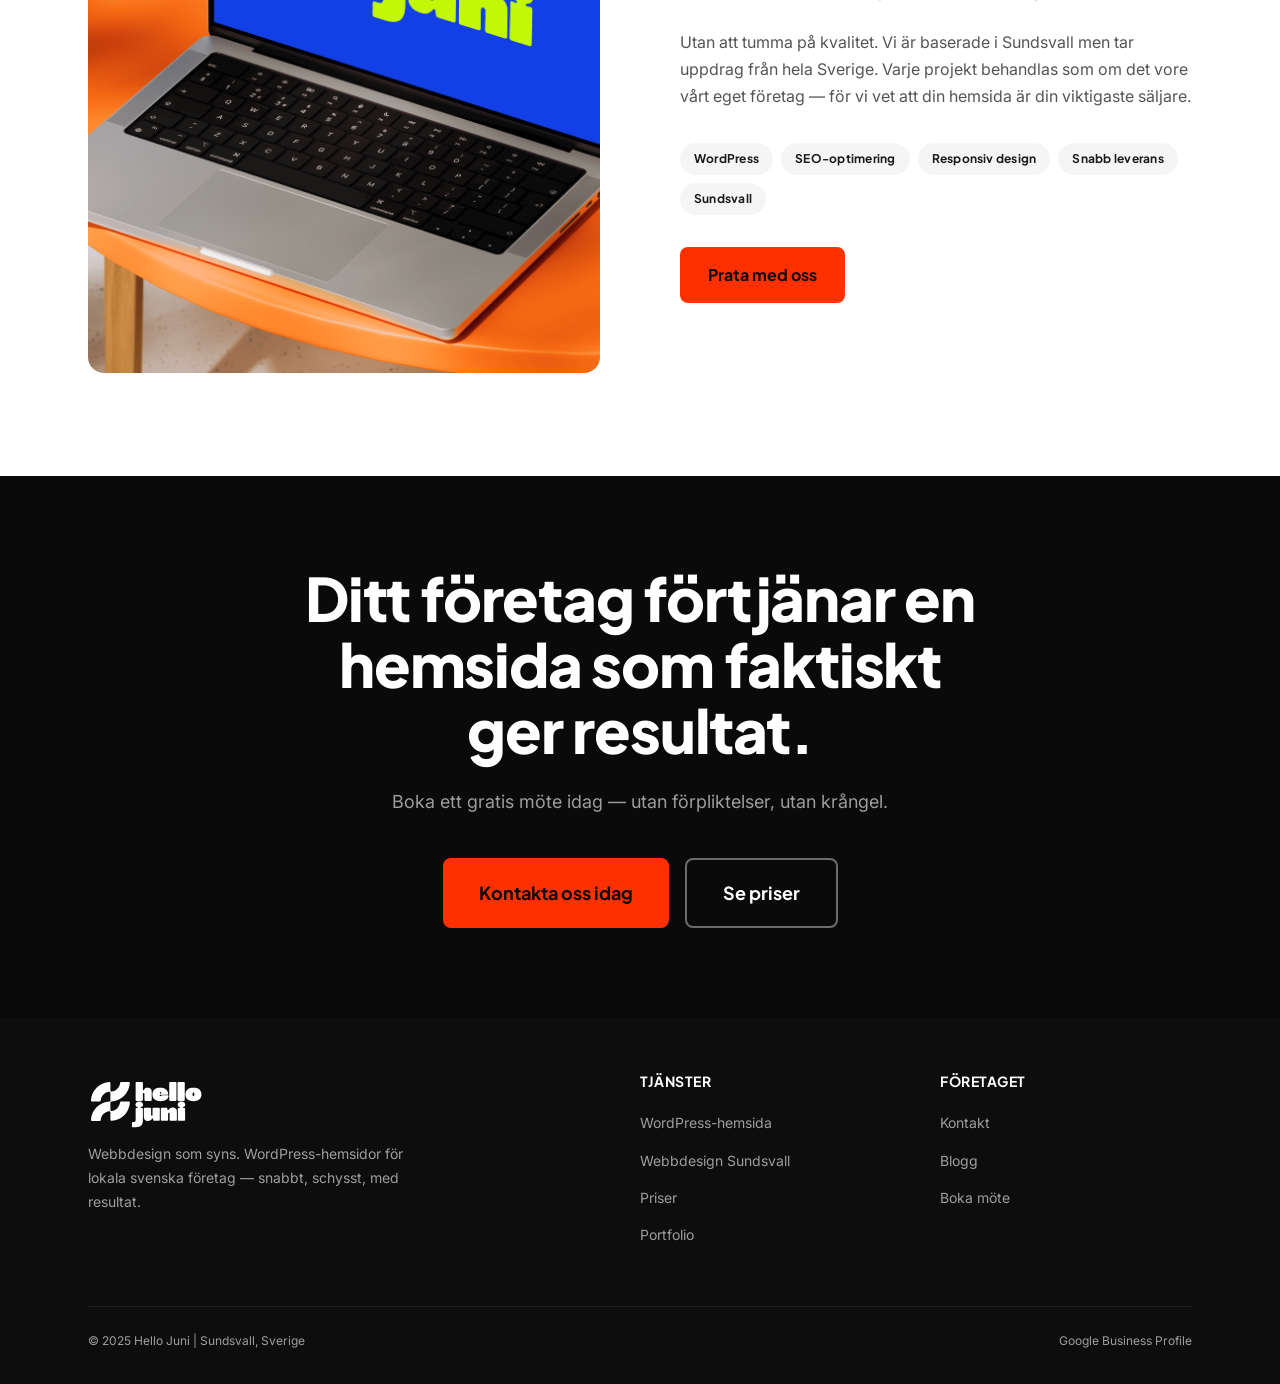
==== commit ae8598e2: "Change image sources in index.html Updated image sources to use 'hellojunigoogle.png' for hero and a" ====
--- a/index.html
+++ b/index.html
@@ -73,7 +73,7 @@
         </div>
         <div class="hero-image-wrap animate-fade">
           <img
-            src="assets/images/hero-mockup.jpg"
+            src="assets/images/hellojunigoogle.png"
             alt="Webbdesign för lokala företag – Hello Juni"
             width="640"
             height="480"
@@ -182,7 +182,7 @@
     <div class="container">
       <div class="about-grid">
         <img
-          src="assets/images/about-photo.jpg"
+          src="assets/images/hellojunigoogle.png"
           alt="Hello Juni — webbdesign med personlig service"
           width="480"
           height="640"
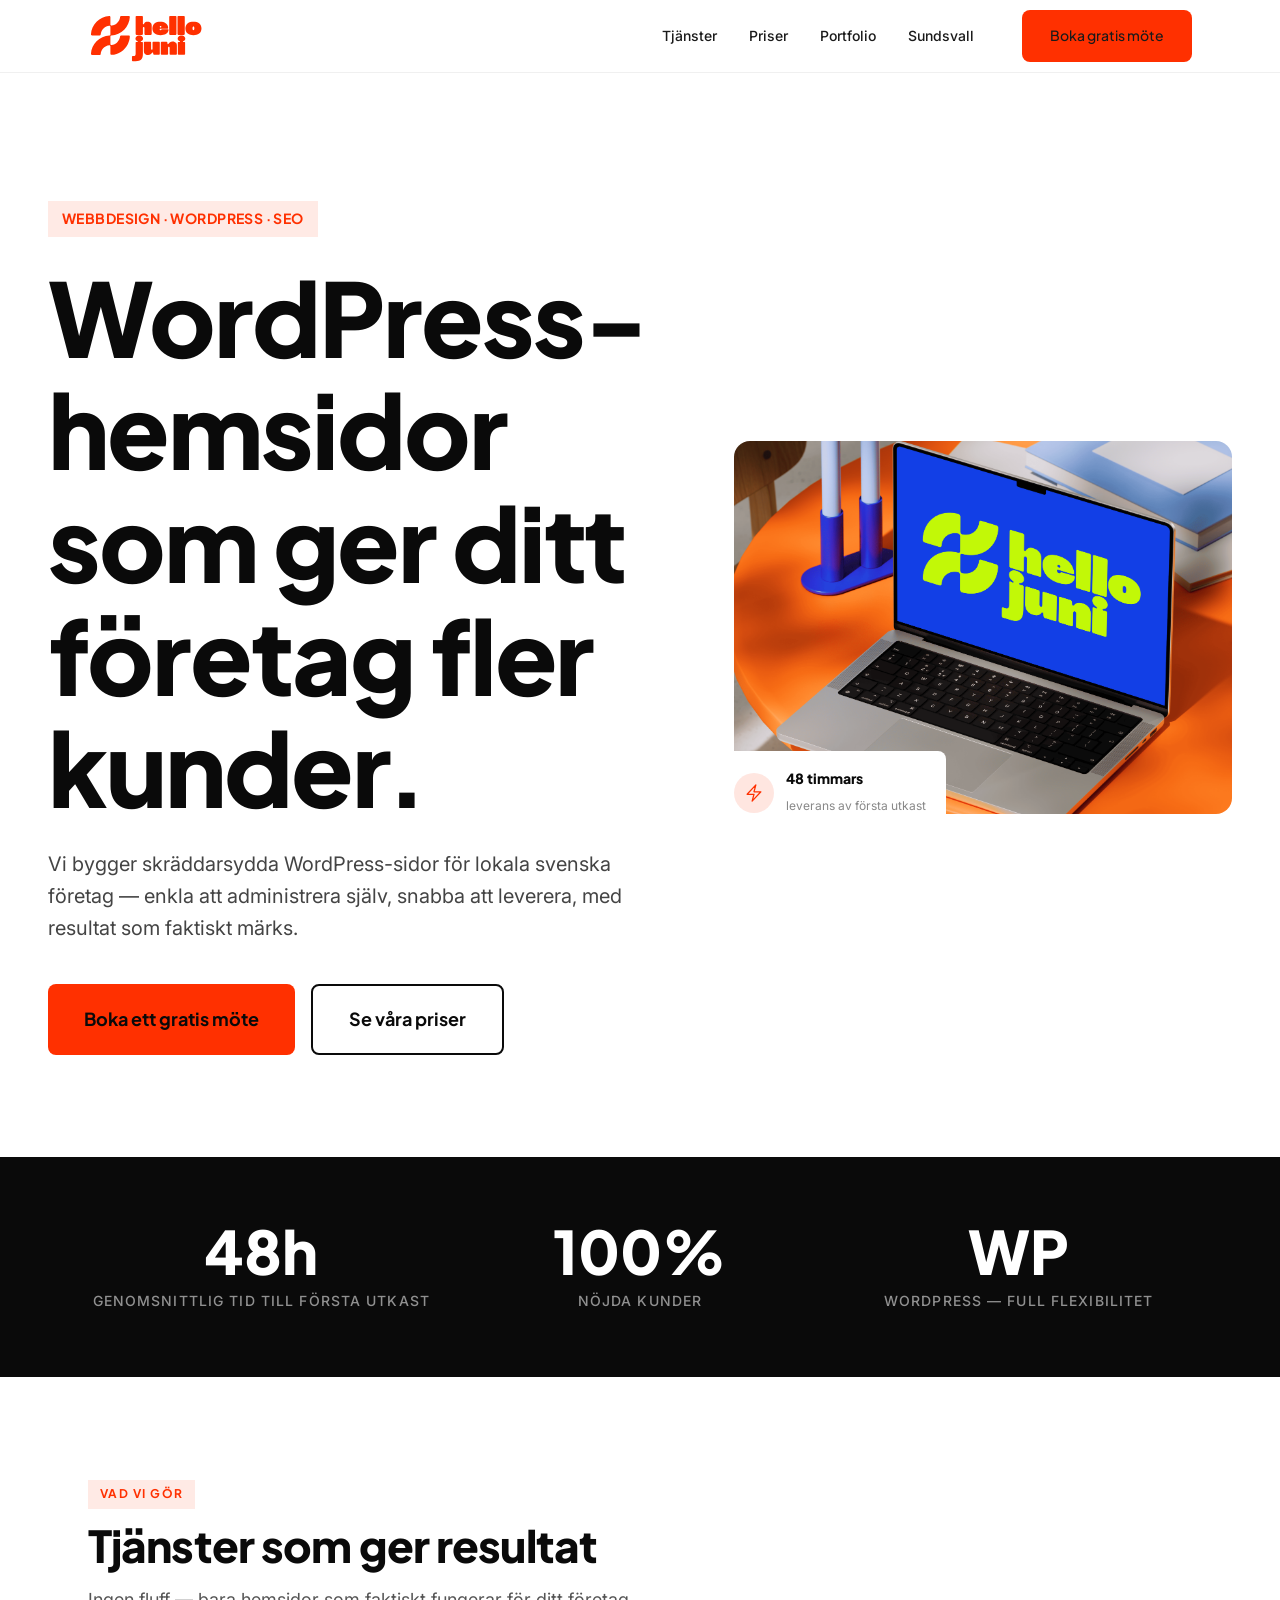
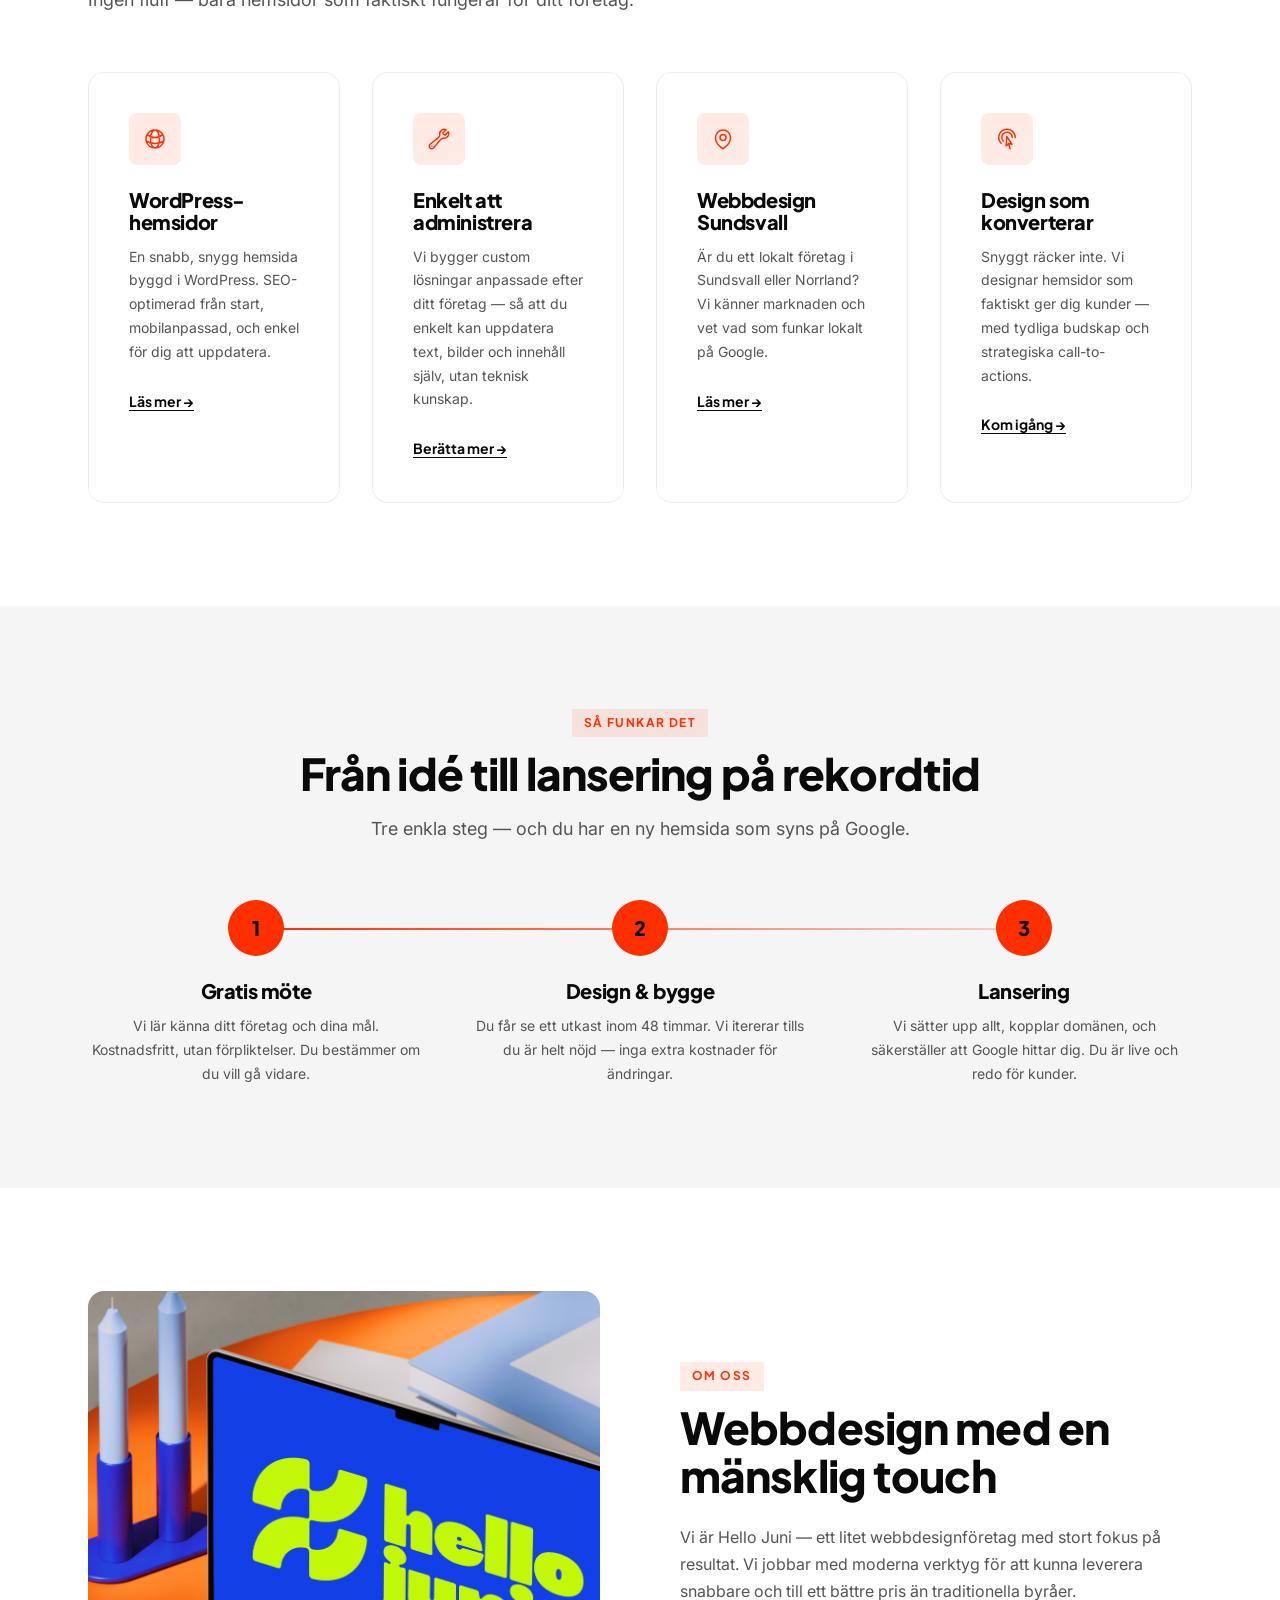
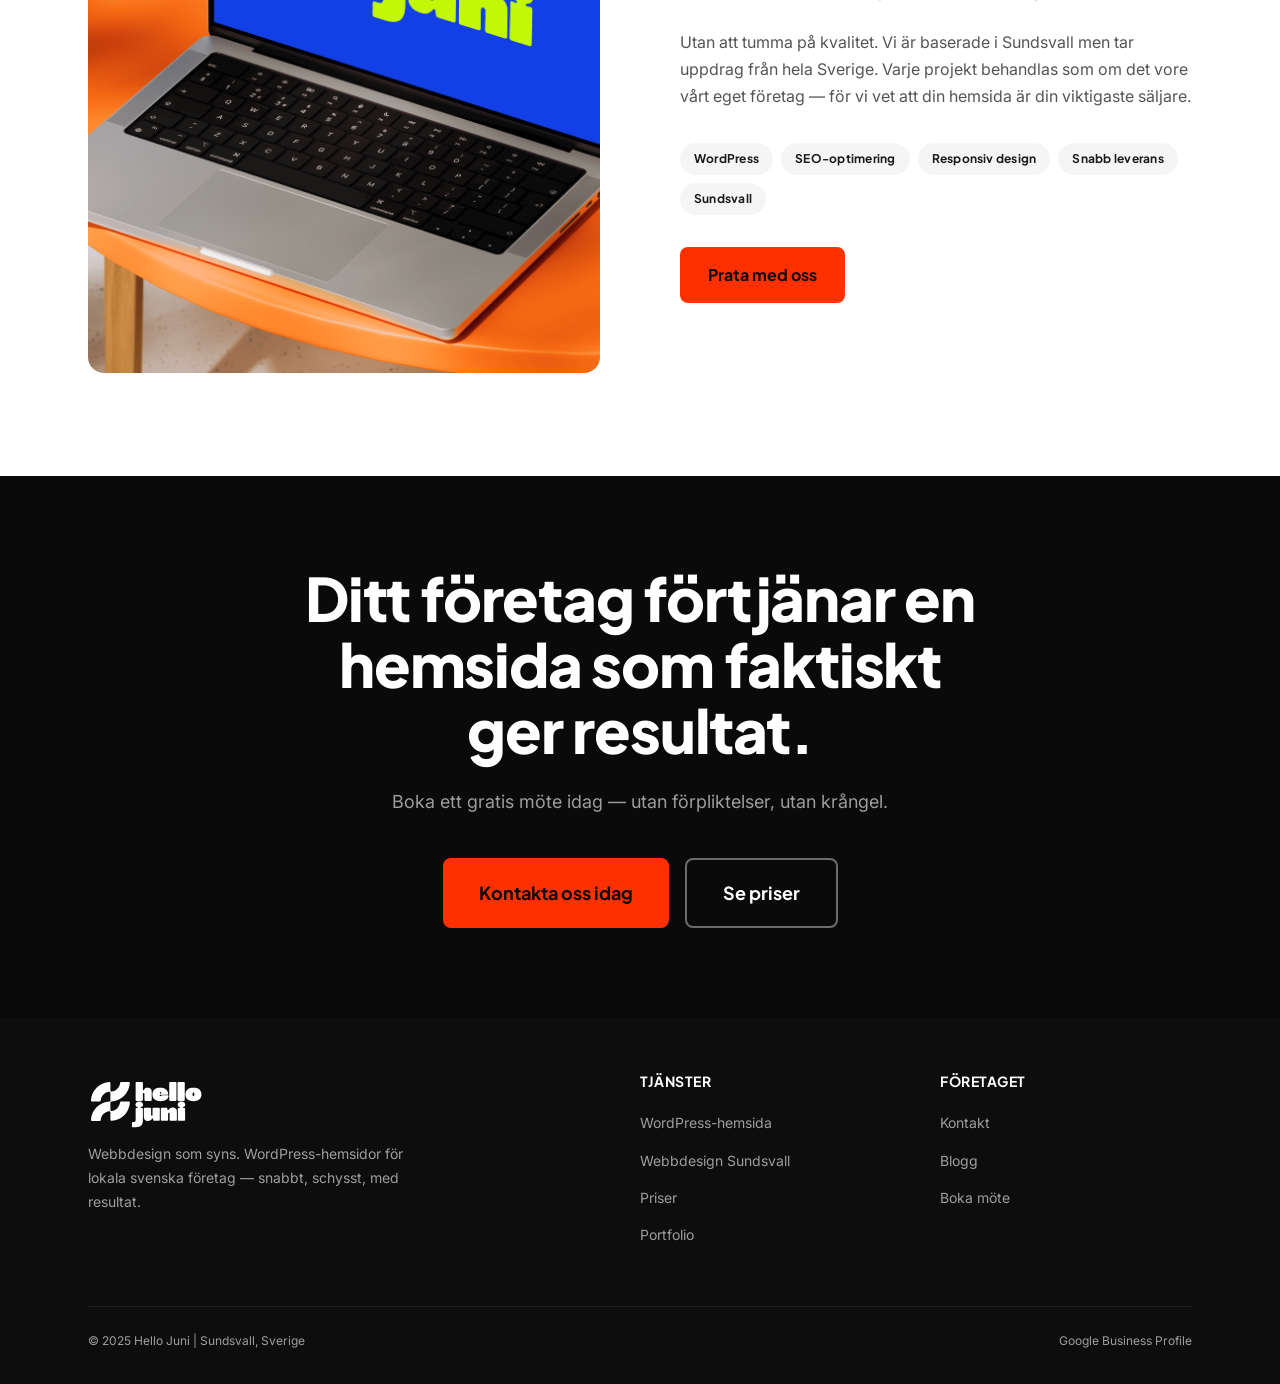
==== commit 71042410: "Replace all emojis with SVG icons (Heroicons), add Google Ads tag Co-Authored-By: Claude Sonnet 4.6 " ====
--- a/index.html
+++ b/index.html
@@ -36,6 +36,14 @@
   <link rel="icon" href="assets/images/favi.png" type="image/png">
   <link rel="apple-touch-icon" href="assets/images/favi.png">
   <link rel="stylesheet" href="assets/css/style.css">
+  <!-- Google tag (gtag.js) -->
+  <script async src="https://www.googletagmanager.com/gtag/js?id=AW-449456714"></script>
+  <script>
+    window.dataLayer = window.dataLayer || [];
+    function gtag(){dataLayer.push(arguments);}
+    gtag('js', new Date());
+    gtag('config', 'AW-449456714');
+  </script>
 </head>
 <body>
 
@@ -81,7 +89,7 @@
             onerror="this.src='assets/images/hellojunigoogle.png';this.removeAttribute('onerror')"
           >
           <div class="hero-image-badge">
-            <div class="badge-icon">⚡</div>
+            <div class="badge-icon"><svg xmlns="http://www.w3.org/2000/svg" width="20" height="20" fill="none" viewBox="0 0 24 24" stroke="currentColor" stroke-width="1.5" aria-hidden="true"><path stroke-linecap="round" stroke-linejoin="round" d="m3.75 13.5 10.5-11.25L12 10.5h8.25L9.75 21.75 12 13.5H3.75Z"/></svg></div>
             <div class="badge-text">
               <strong>48 timmars</strong>
               <span>leverans av första utkast</span>
@@ -122,25 +130,25 @@
       </div>
       <div class="services-grid services-grid-4">
         <article class="service-card animate">
-          <div class="service-icon">🌐</div>
+          <div class="service-icon"><svg xmlns="http://www.w3.org/2000/svg" width="24" height="24" fill="none" viewBox="0 0 24 24" stroke="currentColor" stroke-width="1.5" aria-hidden="true"><path stroke-linecap="round" stroke-linejoin="round" d="M12 21a9.004 9.004 0 0 0 8.716-6.747M12 21a9.004 9.004 0 0 1-8.716-6.747M12 21c2.485 0 4.5-4.03 4.5-9S14.485 3 12 3m0 18c-2.485 0-4.5-4.03-4.5-9S9.515 3 12 3m0 0a8.997 8.997 0 0 1 7.843 4.582M12 3a8.997 8.997 0 0 0-7.843 4.582m15.686 0A11.953 11.953 0 0 1 12 10.5c-2.998 0-5.74-1.1-7.843-2.918m15.686 0A8.959 8.959 0 0 1 21 12c0 .778-.099 1.533-.284 2.253m0 0A17.919 17.919 0 0 1 12 16.5c-3.162 0-6.133-.815-8.716-2.247m0 0A9.015 9.015 0 0 1 3 12c0-1.605.42-3.113 1.157-4.418"/></svg></div>
           <h3>WordPress-hemsidor</h3>
           <p>En snabb, snygg hemsida byggd i WordPress. SEO-optimerad från start, mobilanpassad, och enkel för dig att uppdatera.</p>
           <a href="wordpress-hemsida.html" class="service-link">Läs mer →</a>
         </article>
         <article class="service-card animate">
-          <div class="service-icon">🔧</div>
+          <div class="service-icon"><svg xmlns="http://www.w3.org/2000/svg" width="24" height="24" fill="none" viewBox="0 0 24 24" stroke="currentColor" stroke-width="1.5" aria-hidden="true"><path stroke-linecap="round" stroke-linejoin="round" d="M21.75 6.75a4.5 4.5 0 0 1-4.884 4.484c-1.076-.091-2.264.071-2.95.904l-7.152 8.684a2.548 2.548 0 1 1-3.586-3.586l8.684-7.152c.833-.686.995-1.874.904-2.95a4.5 4.5 0 0 1 6.336-4.486l-3.276 3.276a3.004 3.004 0 0 0 2.25 2.25l3.276-3.276c.256.565.398 1.192.398 1.852Z"/><path stroke-linecap="round" stroke-linejoin="round" d="M4.867 19.125h.008v.008h-.008v-.008Z"/></svg></div>
           <h3>Enkelt att administrera</h3>
           <p>Vi bygger custom lösningar anpassade efter ditt företag — så att du enkelt kan uppdatera text, bilder och innehåll själv, utan teknisk kunskap.</p>
           <a href="kontakt.html" class="service-link">Berätta mer →</a>
         </article>
         <article class="service-card animate">
-          <div class="service-icon">📍</div>
+          <div class="service-icon"><svg xmlns="http://www.w3.org/2000/svg" width="24" height="24" fill="none" viewBox="0 0 24 24" stroke="currentColor" stroke-width="1.5" aria-hidden="true"><path stroke-linecap="round" stroke-linejoin="round" d="M15 10.5a3 3 0 1 1-6 0 3 3 0 0 1 6 0Z"/><path stroke-linecap="round" stroke-linejoin="round" d="M19.5 10.5c0 7.142-7.5 11.25-7.5 11.25S4.5 17.642 4.5 10.5a7.5 7.5 0 1 1 15 0Z"/></svg></div>
           <h3>Webbdesign Sundsvall</h3>
           <p>Är du ett lokalt företag i Sundsvall eller Norrland? Vi känner marknaden och vet vad som funkar lokalt på Google.</p>
           <a href="webbdesign-sundsvall.html" class="service-link">Läs mer →</a>
         </article>
         <article class="service-card animate">
-          <div class="service-icon">🎯</div>
+          <div class="service-icon"><svg xmlns="http://www.w3.org/2000/svg" width="24" height="24" fill="none" viewBox="0 0 24 24" stroke="currentColor" stroke-width="1.5" aria-hidden="true"><path stroke-linecap="round" stroke-linejoin="round" d="M15.042 21.672 13.684 16.6m0 0-2.51 2.225.569-9.47 5.227 7.917-3.286-.672Zm-7.518-.267A8.25 8.25 0 1 1 20.25 10.5M8.288 14.212A5.25 5.25 0 1 1 17.25 10.5"/></svg></div>
           <h3>Design som konverterar</h3>
           <p>Snyggt räcker inte. Vi designar hemsidor som faktiskt ger dig kunder — med tydliga budskap och strategiska call-to-actions.</p>
           <a href="kontakt.html" class="service-link">Kom igång →</a>
--- a/assets/css/style.css
+++ b/assets/css/style.css
@@ -770,6 +770,11 @@
   font-size: 1.3rem;
   flex-shrink: 0;
 }
+.service-icon svg,
+.feature-icon svg,
+.badge-icon svg,
+.contact-detail-icon svg,
+.placeholder-icon svg { color: var(--accent); }
 .feature-item h3 { font-size: var(--text-lg); margin-bottom: 0.4rem; }
 .feature-item p { font-size: var(--text-sm); color: #555; max-width: none; }
 @media (max-width: 700px) { .features-grid { grid-template-columns: 1fr; } }
